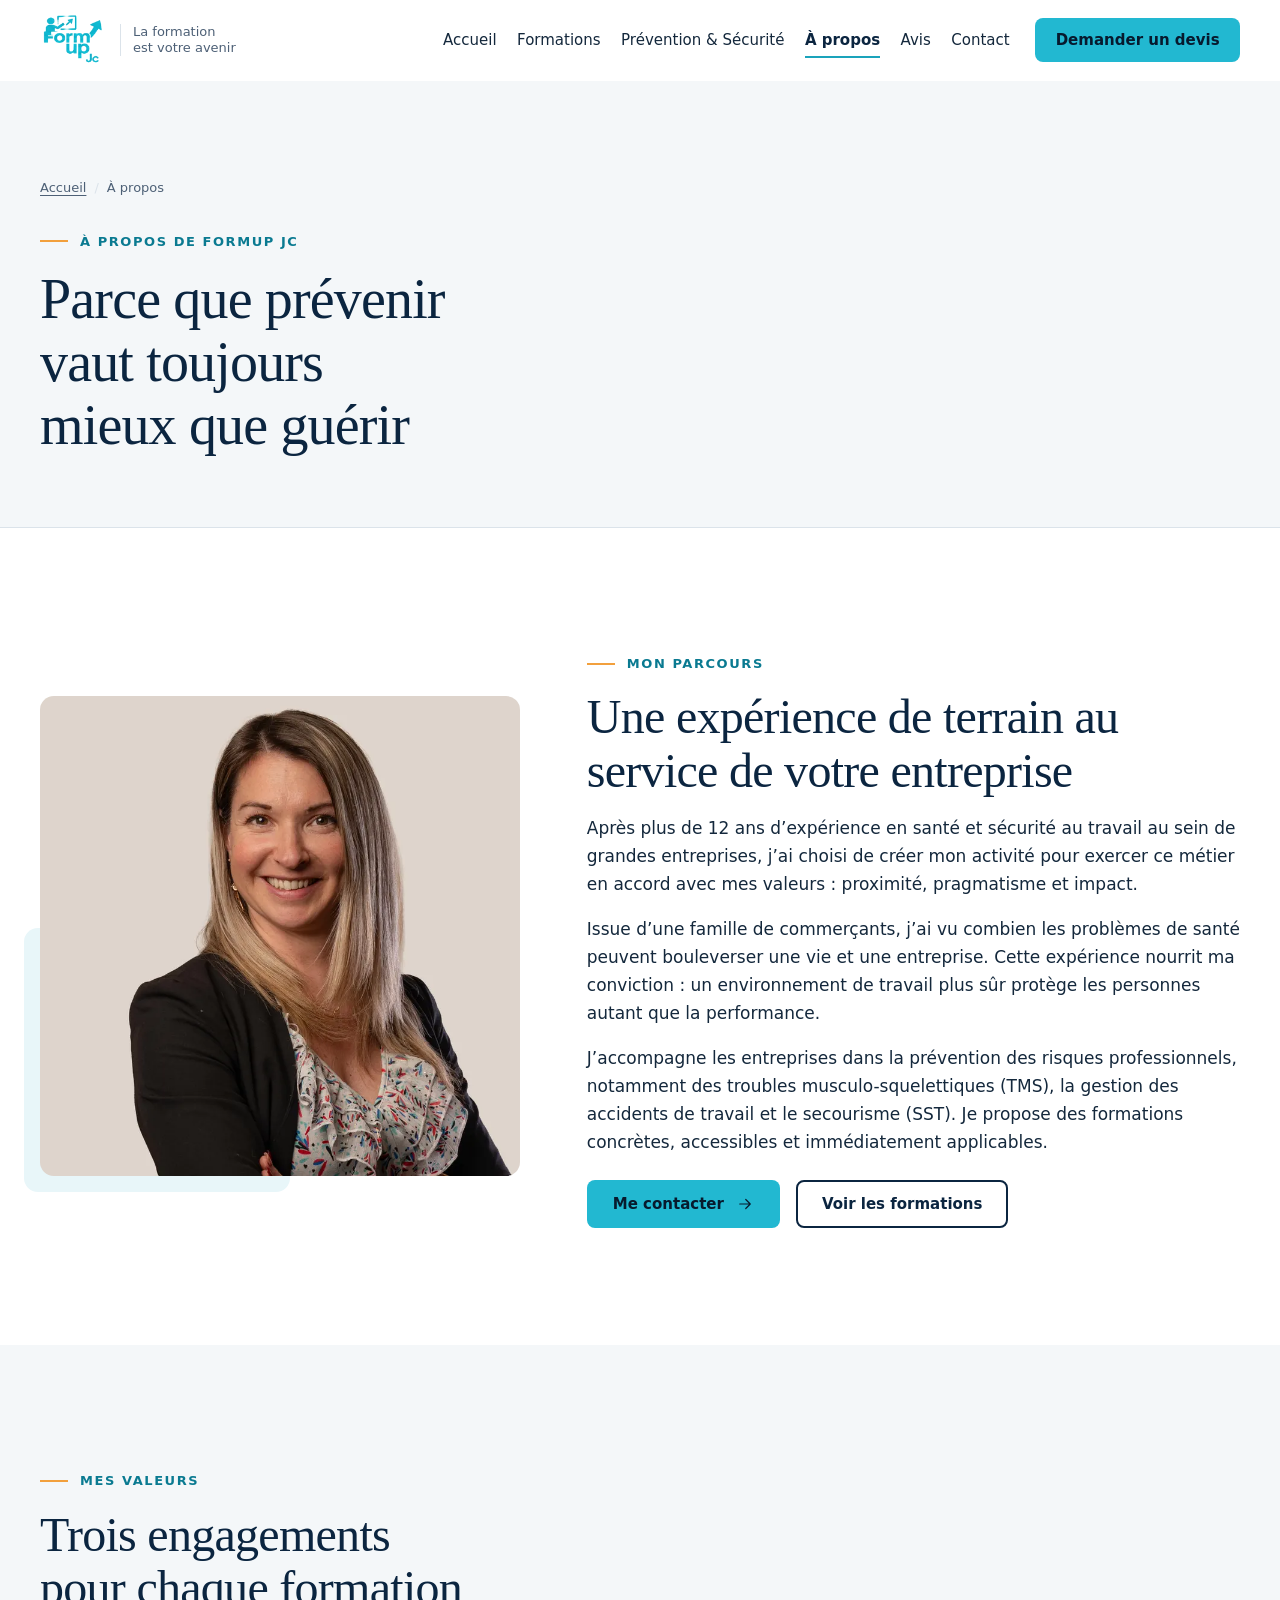
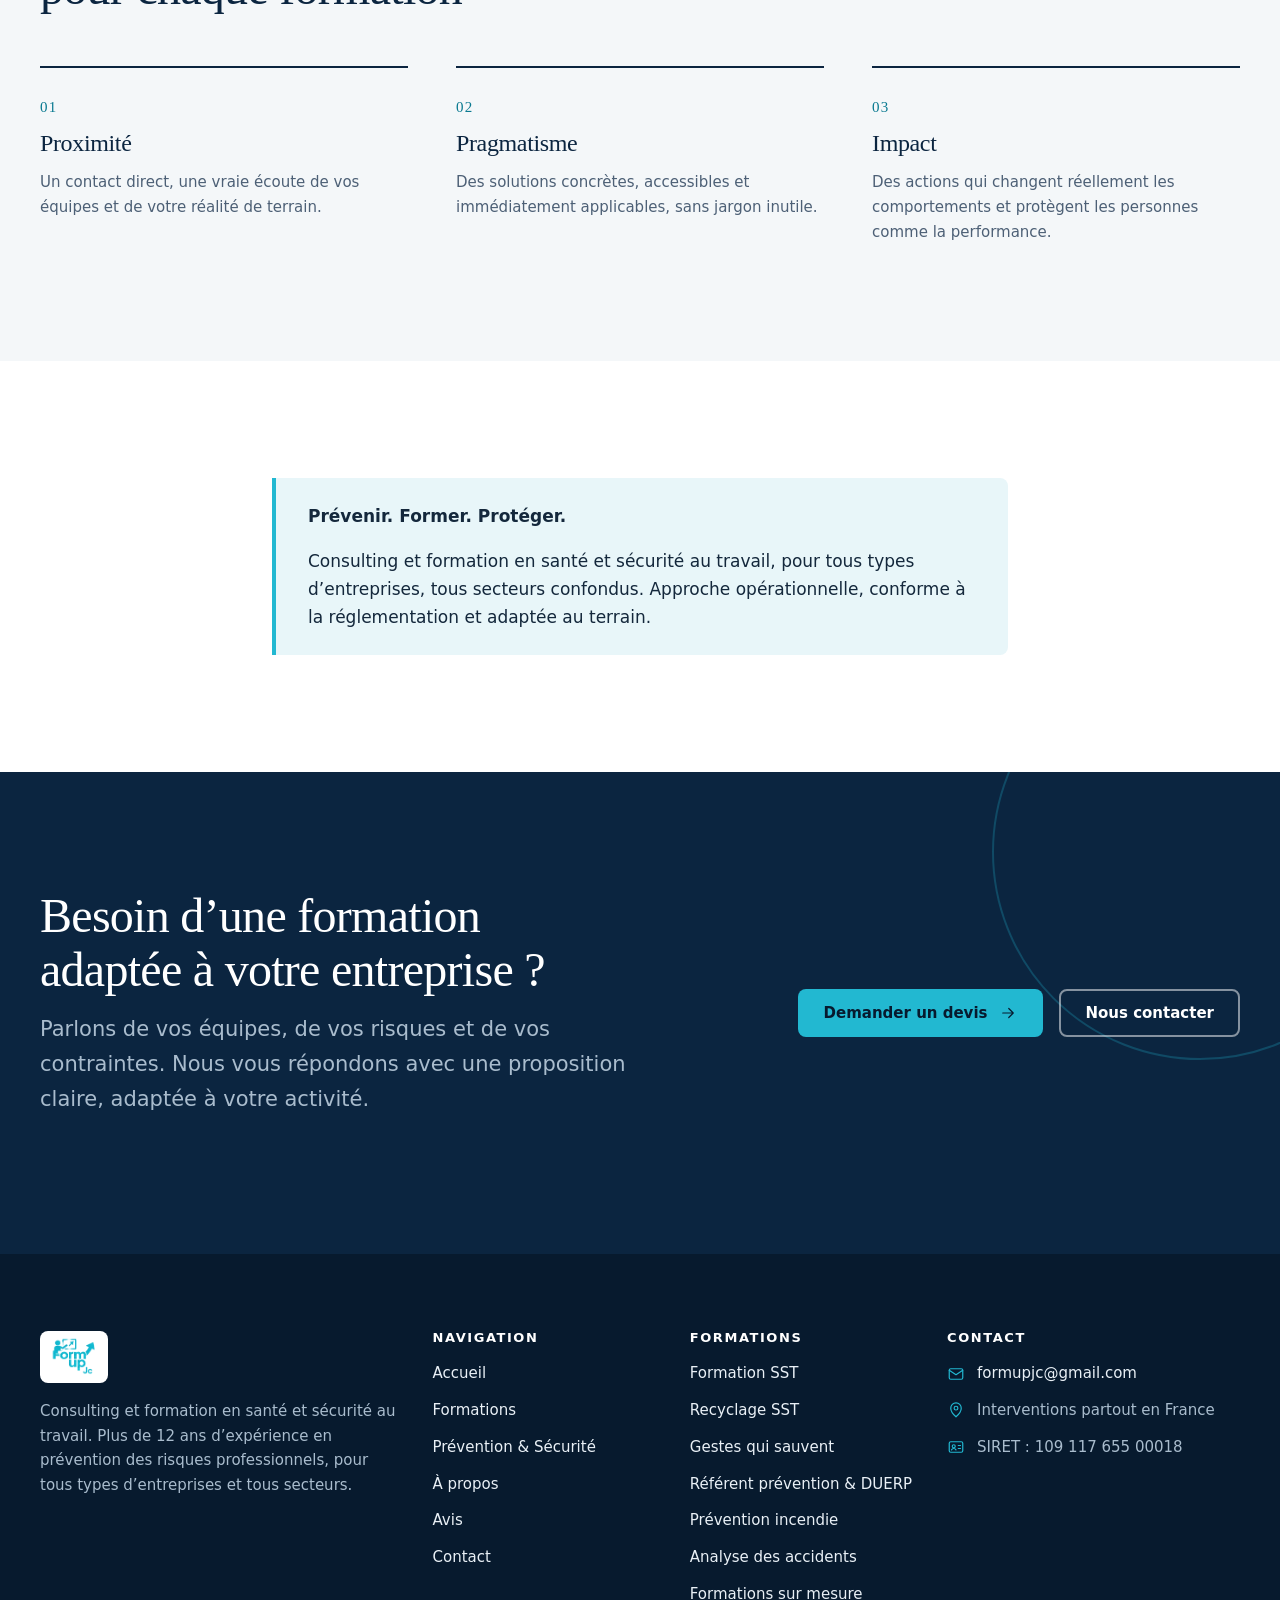
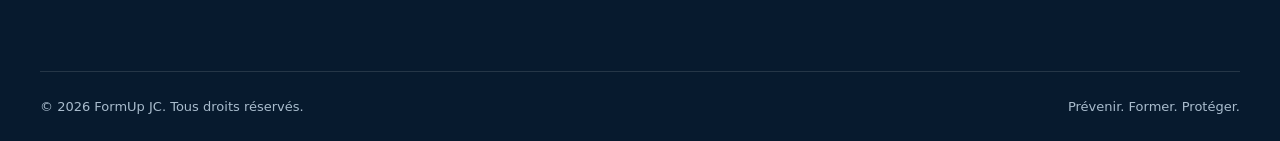
==== a-propos.html @ ff9cd70f "Redesign FormUp JC website (HTML/CSS/vanilla JS) Co-Authored-By: Claude Sonnet 5.5 <noreply@anthropi" ====
<!doctype html>
<html lang="fr">
<head>
<meta charset="utf-8">
<meta name="viewport" content="width=device-width, initial-scale=1">
<title>À propos — Julie, formatrice santé et sécurité au travail | FormUp JC</title>
<meta name="description" content="Plus de 12 ans d’expérience en santé et sécurité au travail : découvrez le parcours, les valeurs et l’approche pragmatique de FormUp JC, formatrice SST et consultante en prévention.">
<meta name="theme-color" content="#0b2540">
<link rel="canonical" href="https://www.formupjc.com/a-propos.html">
<meta property="og:type" content="website">
<meta property="og:locale" content="fr_FR">
<meta property="og:site_name" content="FormUp JC">
<meta property="og:title" content="À propos — Julie, formatrice santé et sécurité au travail | FormUp JC">
<meta property="og:description" content="Plus de 12 ans d’expérience en santé et sécurité au travail : découvrez le parcours, les valeurs et l’approche pragmatique de FormUp JC, formatrice SST et consultante en prévention.">
<meta property="og:url" content="https://www.formupjc.com/a-propos.html">
<meta property="og:image" content="https://www.formupjc.com/assets/images/og-formupjc.jpg">
<meta name="twitter:card" content="summary_large_image">
<link rel="icon" type="image/png" sizes="32x32" href="favicon-32.png">
<link rel="apple-touch-icon" href="favicon.png">
<link rel="preload" href="assets/fonts/inter.woff2" as="font" type="font/woff2" crossorigin>
<link rel="preload" href="assets/fonts/fraunces.woff2" as="font" type="font/woff2" crossorigin>
<script>document.documentElement.classList.add("js")</script>
<link rel="stylesheet" href="css/style.css">
</head>
<body>
<svg width="0" height="0" style="position:absolute" aria-hidden="true" focusable="false"><defs><symbol id="i-arrow" viewBox="0 0 24 24"><path d="M5 12h14M13 6l6 6-6 6"/></symbol><symbol id="i-check" viewBox="0 0 24 24"><path d="M5 12.5l4.5 4.5L19 7.5"/></symbol><symbol id="i-heart" viewBox="0 0 24 24"><path d="M20.8 5.6a5 5 0 0 0-7.1 0L12 7.3l-1.7-1.7a5 5 0 0 0-7.1 7.1L12 21l8.8-8.3a5 5 0 0 0 0-7.1z"/><path d="M7 12h2.5l1.5-3 2 6 1.5-3H17"/></symbol><symbol id="i-kit" viewBox="0 0 24 24"><rect x="3" y="7" width="18" height="13" rx="2"/><path d="M9 7V5a1 1 0 0 1 1-1h4a1 1 0 0 1 1 1v2M12 11v5M9.5 13.5h5"/></symbol><symbol id="i-flame" viewBox="0 0 24 24"><path d="M12 3c1 3.5 5 5.5 5 10a5 5 0 0 1-10 0c0-2 1-3 2-4 .5 1.5 1 2 2 2 0-3-1-5 1-8z"/></symbol><symbol id="i-doc" viewBox="0 0 24 24"><path d="M7 3h7l4 4v14H7z M14 3v4h4M9.5 12h5M9.5 16h5"/></symbol><symbol id="i-users" viewBox="0 0 24 24"><circle cx="9" cy="8" r="3"/><path d="M3 20c0-3.3 2.7-6 6-6s6 2.7 6 6"/><circle cx="17" cy="9" r="2.5"/><path d="M17 14.5c2.5 0 4.5 2 4.5 4.5"/></symbol><symbol id="i-sliders" viewBox="0 0 24 24"><path d="M4 7h9M17 7h3M4 17h3M11 17h9"/><circle cx="15" cy="7" r="2"/><circle cx="9" cy="17" r="2"/></symbol><symbol id="i-shield" viewBox="0 0 24 24"><path d="M12 3l8 3v6c0 5-3.5 8-8 9-4.5-1-8-4-8-9V6z"/><path d="M8.5 12l2.5 2.5 4.5-5"/></symbol><symbol id="i-target" viewBox="0 0 24 24"><circle cx="12" cy="12" r="9"/><circle cx="12" cy="12" r="5"/><circle cx="12" cy="12" r="1"/></symbol><symbol id="i-calendar" viewBox="0 0 24 24"><rect x="3" y="5" width="18" height="16" rx="2"/><path d="M3 10h18M8 3v4M16 3v4"/></symbol><symbol id="i-award" viewBox="0 0 24 24"><circle cx="12" cy="9" r="6"/><path d="M8.5 14.5L7 21l5-3 5 3-1.5-6.5"/></symbol><symbol id="i-mail" viewBox="0 0 24 24"><rect x="3" y="5" width="18" height="14" rx="2"/><path d="M3 7l9 6 9-6"/></symbol><symbol id="i-pin" viewBox="0 0 24 24"><path d="M12 21s7-6.2 7-11.5A7 7 0 0 0 5 9.5C5 14.8 12 21 12 21z"/><circle cx="12" cy="9.5" r="2.5"/></symbol><symbol id="i-clock" viewBox="0 0 24 24"><circle cx="12" cy="12" r="9"/><path d="M12 7v5l3 2"/></symbol><symbol id="i-up" viewBox="0 0 24 24"><path d="M12 19V5M5 12l7-7 7 7"/></symbol><symbol id="i-id" viewBox="0 0 24 24"><rect x="3" y="5" width="18" height="14" rx="2"/><circle cx="9" cy="11" r="2"/><path d="M6 16c.5-1.5 1.7-2 3-2s2.5.5 3 2M15 10h3M15 14h3"/></symbol></defs></svg>
<a class="skip-link" href="#main">Aller au contenu</a>
<header class="site-header">
  <div class="container site-header__inner">
    <a class="brand" href="index.html" aria-label="FormUp JC — accueil">
      <img src="assets/images/logo.webp" alt="FormUp JC" width="225" height="180">
      <span class="brand__tag">La formation<br>est votre avenir</span>
    </a>
    <button class="menu-toggle" type="button" aria-expanded="false" aria-controls="site-nav" aria-label="Ouvrir le menu"><span></span><span></span><span></span></button>
    <nav class="nav" id="site-nav" aria-label="Navigation principale">
      <ul class="nav__list"><li><a class="nav__link" href="index.html">Accueil</a></li><li><a class="nav__link" href="formations.html">Formations</a></li><li><a class="nav__link" href="prevention-securite.html">Prévention &amp; Sécurité</a></li><li><a class="nav__link" href="a-propos.html" aria-current="page">À propos</a></li><li><a class="nav__link" href="avis.html">Avis</a></li><li><a class="nav__link" href="contact.html">Contact</a></li></ul>
      <a class="btn btn--primary btn--sm nav__cta" href="contact.html#devis">Demander un devis</a>
    </nav>
  </div>
</header>
<main id="main">

<section class="page-hero"><div class="container">
  <nav aria-label="Fil d’Ariane"><ol class="breadcrumb"><li><a href="index.html">Accueil</a></li><li aria-current="page">À propos</li></ol></nav>
  <p class="eyebrow">À propos de FormUp JC</p>
  <h1>Parce que prévenir vaut toujours mieux que guérir</h1>
</div></section>

<section class="section"><div class="container about">
  <div class="about__media reveal"><img src="assets/images/formatrice-julie.webp" width="800" height="800" decoding="async" alt="Portrait souriant de Julie, fondatrice et formatrice de FormUp JC"></div>
  <div class="reveal" style="--delay:.1s">
    <p class="eyebrow">Mon parcours</p>
    <h2>Une expérience de terrain au service de votre entreprise</h2>
    <p style="margin-top:var(--sp-4)">Après plus de 12 ans d’expérience en santé et sécurité au travail au sein de grandes entreprises, j’ai choisi de créer mon activité pour exercer ce métier en accord avec mes valeurs : proximité, pragmatisme et impact.</p>
    <p>Issue d’une famille de commerçants, j’ai vu combien les problèmes de santé peuvent bouleverser une vie et une entreprise. Cette expérience nourrit ma conviction : un environnement de travail plus sûr protège les personnes autant que la performance.</p>
    <p>J’accompagne les entreprises dans la prévention des risques professionnels, notamment des troubles musculo-squelettiques (TMS), la gestion des accidents de travail et le secourisme (SST). Je propose des formations concrètes, accessibles et immédiatement applicables.</p>
    <div class="btn-row" style="margin-top:var(--sp-5)"><a class="btn btn--primary" href="contact.html">Me contacter <svg class="icon icon--sm icon--arrow" aria-hidden="true" focusable="false"><use href="#i-arrow"/></svg></a><a class="btn btn--outline" href="formations.html">Voir les formations</a></div>
  </div>
</div></section>

<section class="section section--surface" aria-labelledby="val-title"><div class="container">
  <div class="section-head reveal"><p class="eyebrow">Mes valeurs</p><h2 id="val-title">Trois engagements pour chaque formation</h2></div>
  <ul class="pillars"><li class="pillar reveal" style="--delay:0.00s"><span class="pillar__num">01</span><h3>Proximité</h3><p>Un contact direct, une vraie écoute de vos équipes et de votre réalité de terrain.</p></li><li class="pillar reveal" style="--delay:0.08s"><span class="pillar__num">02</span><h3>Pragmatisme</h3><p>Des solutions concrètes, accessibles et immédiatement applicables, sans jargon inutile.</p></li><li class="pillar reveal" style="--delay:0.16s"><span class="pillar__num">03</span><h3>Impact</h3><p>Des actions qui changent réellement les comportements et protègent les personnes comme la performance.</p></li></ul>
</div></section>

<section class="section"><div class="container container--narrow">
  <div class="note reveal"><p><strong>Prévenir. Former. Protéger.</strong></p><p>Consulting et formation en santé et sécurité au travail, pour tous types d’entreprises, tous secteurs confondus. Approche opérationnelle, conforme à la réglementation et adaptée au terrain.</p></div>
</div></section>

<section class="cta-band section" aria-labelledby="cta-title">
  <div class="container cta-band__inner">
    <div class="reveal"><h2 id="cta-title">Besoin d’une formation adaptée à votre entreprise ?</h2><p>Parlons de vos équipes, de vos risques et de vos contraintes. Nous vous répondons avec une proposition claire, adaptée à votre activité.</p></div>
    <div class="btn-row reveal" style="--delay:.1s">
      <a class="btn btn--primary" href="contact.html#devis">Demander un devis <svg class="icon icon--sm icon--arrow" aria-hidden="true" focusable="false"><use href="#i-arrow"/></svg></a>
      <a class="btn btn--outline" href="contact.html">Nous contacter</a>
    </div>
  </div>
</section>

</main>
<footer class="site-footer">
  <div class="container">
    <div class="footer-grid">
      <div class="footer-brand">
        <img src="assets/images/logo.webp" alt="FormUp JC" width="225" height="180" loading="lazy">
        <p>Consulting et formation en santé et sécurité au travail. Plus de 12 ans d’expérience en prévention des risques professionnels, pour tous types d’entreprises et tous secteurs.</p>
      </div>
      <div>
        <h2>Navigation</h2>
        <ul class="footer-list"><li><a href="index.html">Accueil</a></li><li><a href="formations.html">Formations</a></li><li><a href="prevention-securite.html">Prévention &amp; Sécurité</a></li><li><a href="a-propos.html">À propos</a></li><li><a href="avis.html">Avis</a></li><li><a href="contact.html">Contact</a></li></ul>
      </div>
      <div>
        <h2>Formations</h2>
        <ul class="footer-list">
          <li><a href="formations.html#sst">Formation SST</a></li>
          <li><a href="formations.html#recyclage-sst">Recyclage SST</a></li>
          <li><a href="formations.html#gestes-qui-sauvent">Gestes qui sauvent</a></li>
          <li><a href="formations.html#referent-prevention">Référent prévention &amp; DUERP</a></li>
          <li><a href="formations.html#incendie">Prévention incendie</a></li>
          <li><a href="formations.html#accidents-travail">Analyse des accidents</a></li>
          <li><a href="formations.html#sur-mesure">Formations sur mesure</a></li>
        </ul>
      </div>
      <div>
        <h2>Contact</h2>
        <ul class="footer-list footer-contact">
          <li><svg class="icon icon--sm" aria-hidden="true" focusable="false"><use href="#i-mail"/></svg><a href="mailto:formupjc@gmail.com">formupjc@gmail.com</a></li>
          <li><svg class="icon icon--sm" aria-hidden="true" focusable="false"><use href="#i-pin"/></svg><span>Interventions partout en France</span></li>
          <li><svg class="icon icon--sm" aria-hidden="true" focusable="false"><use href="#i-id"/></svg><span>SIRET : 109 117 655 00018</span></li>
        </ul>
      </div>
    </div>
    <div class="footer-bottom">
      <span>© 2026 FormUp JC. Tous droits réservés.</span>
      <span>Prévenir. Former. Protéger.</span>
    </div>
  </div>
</footer>
<button class="to-top" type="button" aria-label="Retour en haut de page"><svg class="icon" aria-hidden="true" focusable="false"><use href="#i-up"/></svg></button>
<script src="js/main.js" defer></script>
</body>
</html>
---- css/style.css ----
/* ==========================================================================
   FormUp JC — design system
   1. Tokens  2. Base  3. Layout  4. Components  5. Sections  6. Pages
   7. Motion  8. Responsive helpers
   ========================================================================== */

/* 1. Tokens ---------------------------------------------------------------- */
@font-face {
  font-family: "Inter";
  src: url("../assets/fonts/inter.woff2") format("woff2");
  font-weight: 400 700;
  font-display: swap;
}
@font-face {
  font-family: "Fraunces";
  src: url("../assets/fonts/fraunces.woff2") format("woff2");
  font-weight: 500 600;
  font-display: swap;
}

:root {
  /* Colour — brand cyan from the current logo, deep navy for authority */
  --color-primary: #0b2540;
  --color-primary-900: #071a2e;
  --color-secondary: #0a7a91;      /* text-safe teal (5:1 on white) */
  --color-accent: #22b8d1;         /* brand cyan */
  --color-accent-strong: #1aa3bb;
  --color-warm: #f2a03d;           /* safety-orange spot accent, used sparingly */
  --color-text: #14283c;
  --color-muted: #4d6076;
  --color-background: #ffffff;
  --color-surface: #f4f7f9;
  --color-tint: #e8f6f9;
  --color-border: #dbe3ea;
  --color-on-dark: #e9f0f6;
  --color-on-dark-muted: #a9bccd;

  /* Typography */
  --font-sans: "Inter", system-ui, -apple-system, "Segoe UI", Roboto, sans-serif;
  --font-serif: "Fraunces", Georgia, "Times New Roman", serif;
  --fs-xs: 0.8125rem;
  --fs-sm: 0.9375rem;
  --fs-base: clamp(1rem, 0.96rem + 0.2vw, 1.0625rem);
  --fs-lg: clamp(1.125rem, 1.05rem + 0.4vw, 1.3125rem);
  --fs-h3: clamp(1.25rem, 1.15rem + 0.5vw, 1.5rem);
  --fs-h2: clamp(1.875rem, 1.4rem + 2.2vw, 3rem);
  --fs-h1: clamp(2.25rem, 1.5rem + 3vw, 3.5rem);

  /* Spacing scale */
  --sp-1: 0.25rem;
  --sp-2: 0.5rem;
  --sp-3: 0.75rem;
  --sp-4: 1rem;
  --sp-5: 1.5rem;
  --sp-6: 2rem;
  --sp-7: 3rem;
  --sp-8: 4.5rem;
  --section-y: clamp(4rem, 2.5rem + 6vw, 8rem);
  --gutter: clamp(1.25rem, 0.5rem + 3vw, 2.5rem);

  /* Containers */
  --container: 76rem;
  --container-narrow: 46rem;

  /* Shape & depth — deliberately restrained */
  --radius-sm: 4px;
  --radius: 8px;
  --radius-lg: 14px;
  --shadow-sm: 0 1px 2px rgb(11 37 64 / 0.06);
  --shadow-md: 0 10px 30px -12px rgb(11 37 64 / 0.22);

  --header-h: 5rem;
  --ease: cubic-bezier(0.22, 0.61, 0.36, 1);
}

/* 2. Base ------------------------------------------------------------------ */
*,
*::before,
*::after { box-sizing: border-box; }

html {
  scroll-behavior: smooth;
  scroll-padding-top: calc(var(--header-h) + 1rem);
  -webkit-text-size-adjust: 100%;
}

body {
  margin: 0;
  font-family: var(--font-sans);
  font-size: var(--fs-base);
  line-height: 1.65;
  color: var(--color-text);
  background: var(--color-background);
  -webkit-font-smoothing: antialiased;
  text-rendering: optimizeLegibility;
}

img, svg { display: block; max-width: 100%; }
img { height: auto; }

h1, h2, h3, h4 {
  margin: 0;
  font-family: var(--font-serif);
  font-weight: 500;
  line-height: 1.12;
  letter-spacing: -0.015em;
  color: var(--color-primary);
  text-wrap: balance;
}
h1 { font-size: var(--fs-h1); }
h2 { font-size: var(--fs-h2); }
h3 { font-size: var(--fs-h3); line-height: 1.25; }
p { margin: 0 0 1em; text-wrap: pretty; }
ul, ol { margin: 0; padding: 0; list-style: none; }
a { color: var(--color-secondary); text-underline-offset: 3px; }
a:hover { color: var(--color-primary); }
strong { font-weight: 600; }

:focus-visible {
  outline: 3px solid var(--color-accent-strong);
  outline-offset: 3px;
  border-radius: 2px;
}

.skip-link {
  position: absolute;
  left: var(--sp-4);
  top: -4rem;
  z-index: 200;
  padding: var(--sp-3) var(--sp-4);
  background: var(--color-primary);
  color: #fff;
  border-radius: var(--radius);
  transition: top 0.2s var(--ease);
}
.skip-link:focus { top: var(--sp-4); color: #fff; }

.visually-hidden {
  position: absolute !important;
  width: 1px; height: 1px;
  margin: -1px; padding: 0;
  overflow: hidden;
  clip: rect(0 0 0 0);
  white-space: nowrap;
  border: 0;
}

/* 3. Layout ---------------------------------------------------------------- */
.container {
  width: min(100% - 2 * var(--gutter), var(--container));
  margin-inline: auto;
}
.container--narrow { width: min(100% - 2 * var(--gutter), var(--container-narrow)); margin-inline: auto; }

.section { padding-block: var(--section-y); }
.section--surface { background: var(--color-surface); }
.section--dark { background: var(--color-primary); color: var(--color-on-dark); }
.section--dark h2, .section--dark h3 { color: #fff; }
.section--dark a:not(.btn) { color: var(--color-accent); }

.section-head { max-width: 42rem; margin-bottom: clamp(2rem, 4vw, 3.5rem); }
.section-head p:not(.eyebrow) { color: var(--color-muted); font-size: var(--fs-lg); margin-top: var(--sp-4); }
.section--dark .section-head p:not(.eyebrow) { color: var(--color-on-dark-muted); }
.section-head--split {
  display: flex; flex-wrap: wrap; align-items: end; justify-content: space-between;
  gap: var(--sp-5); max-width: none;
}
.section-head--split > div { max-width: 42rem; }

.eyebrow {
  display: inline-flex; align-items: center; gap: var(--sp-3);
  margin-bottom: var(--sp-4);
  font-family: var(--font-sans);
  font-size: var(--fs-xs);
  font-weight: 600;
  letter-spacing: 0.12em;
  text-transform: uppercase;
  color: var(--color-secondary);
}
.eyebrow::before {
  content: ""; width: 1.75rem; height: 2px; background: var(--color-warm);
}
.section--dark .eyebrow { color: var(--color-accent); }

.lead { font-size: var(--fs-lg); color: var(--color-muted); }

/* 4. Components ------------------------------------------------------------ */
.icon { width: 1.5rem; height: 1.5rem; flex: none; fill: none; stroke: currentColor; stroke-width: 1.6; stroke-linecap: round; stroke-linejoin: round; }
.icon--sm { width: 1.125rem; height: 1.125rem; }

/* Buttons */
.btn {
  display: inline-flex; align-items: center; justify-content: center; gap: var(--sp-3);
  min-height: 3rem; padding: 0.8rem 1.5rem;
  font: 600 var(--fs-sm)/1.2 var(--font-sans);
  text-decoration: none;
  border: 2px solid transparent;
  border-radius: var(--radius);
  cursor: pointer;
  transition: background-color 0.2s var(--ease), color 0.2s var(--ease), border-color 0.2s var(--ease), transform 0.2s var(--ease);
}
.btn .icon { transition: transform 0.2s var(--ease); }
.btn:hover .icon--arrow { transform: translateX(3px); }
.btn--primary { background: var(--color-accent); color: var(--color-primary-900); }
.btn--primary:hover { background: var(--color-primary); color: #fff; }
.section--dark .btn--primary:hover { background: #fff; color: var(--color-primary); }
.btn--outline { border-color: var(--color-primary); color: var(--color-primary); background: transparent; }
.btn--outline:hover { background: var(--color-primary); color: #fff; }
.section--dark .btn--outline { border-color: rgb(255 255 255 / 0.5); color: #fff; }
.section--dark .btn--outline:hover { background: #fff; color: var(--color-primary); border-color: #fff; }
.btn--sm { min-height: 2.75rem; padding: 0.6rem 1.15rem; }
.btn-row { display: flex; flex-wrap: wrap; gap: var(--sp-4); }

.link-arrow {
  display: inline-flex; align-items: center; gap: var(--sp-2);
  font-weight: 600; font-size: var(--fs-sm); text-decoration: none;
  color: var(--color-secondary);
  padding-block: var(--sp-2);
}
.link-arrow .icon { transition: transform 0.2s var(--ease); }
.link-arrow:hover .icon { transform: translateX(4px); }
.section--dark .link-arrow { color: var(--color-accent); }

/* Header */
.site-header {
  position: sticky; top: 0; z-index: 100;
  background: rgb(255 255 255 / 0.94);
  backdrop-filter: saturate(1.4) blur(10px);
  border-bottom: 1px solid transparent;
  transition: border-color 0.25s var(--ease), box-shadow 0.25s var(--ease);
}
.site-header.is-scrolled { border-color: var(--color-border); box-shadow: 0 6px 20px -14px rgb(11 37 64 / 0.35); }
.site-header__inner { display: flex; align-items: center; justify-content: space-between; gap: var(--sp-5); min-height: var(--header-h); }
.brand { display: inline-flex; align-items: center; gap: var(--sp-3); text-decoration: none; color: var(--color-primary); }
.brand img { width: auto; height: 3.4rem; }
.brand__tag { display: none; font-size: var(--fs-xs); line-height: 1.25; color: var(--color-muted); border-left: 1px solid var(--color-border); padding-left: var(--sp-3); }

.nav { display: flex; align-items: center; gap: clamp(1rem, 2vw, 2rem); }
.nav__list { display: flex; align-items: center; gap: clamp(0.75rem, 1.6vw, 1.75rem); }
.nav__link {
  position: relative; display: inline-block; padding-block: var(--sp-3);
  font-size: var(--fs-sm); font-weight: 500; color: var(--color-text); text-decoration: none;
}
.nav__link::after {
  content: ""; position: absolute; left: 0; right: 0; bottom: 0.4rem; height: 2px;
  background: var(--color-accent-strong); transform: scaleX(0); transform-origin: left;
  transition: transform 0.25s var(--ease);
}
.nav__link:hover::after, .nav__link[aria-current="page"]::after { transform: scaleX(1); }
.nav__link[aria-current="page"] { color: var(--color-primary); font-weight: 600; }
.nav__cta { display: none; }

.menu-toggle {
  display: none; position: relative; width: 3rem; height: 3rem;
  background: none; border: 0; border-radius: var(--radius); cursor: pointer; color: var(--color-primary);
}
.menu-toggle span {
  position: absolute; left: 0.8rem; right: 0.8rem; height: 2px; background: currentColor; border-radius: 2px;
  transition: transform 0.3s var(--ease), opacity 0.2s var(--ease), top 0.3s var(--ease);
}
.menu-toggle span:nth-child(1) { top: 1.05rem; }
.menu-toggle span:nth-child(2) { top: 1.45rem; }
.menu-toggle span:nth-child(3) { top: 1.85rem; }
.menu-toggle[aria-expanded="true"] span:nth-child(1) { top: 1.45rem; transform: rotate(45deg); }
.menu-toggle[aria-expanded="true"] span:nth-child(2) { opacity: 0; }
.menu-toggle[aria-expanded="true"] span:nth-child(3) { top: 1.45rem; transform: rotate(-45deg); }

@media (min-width: 64em) {
  .nav__cta { display: inline-flex; }
  .brand__tag { display: block; }
}
@media (max-width: 63.999em) {
  .menu-toggle { display: block; }
  .nav {
    position: fixed; inset: var(--header-h) 0 0 0;
    padding: var(--sp-5) var(--gutter) var(--sp-7);
    background: #fff; overflow-y: auto;
    visibility: hidden; opacity: 0; transform: translateY(-0.75rem);
    transition: opacity 0.25s var(--ease), transform 0.25s var(--ease), visibility 0s 0.25s;
  }
  .nav.is-open { visibility: visible; opacity: 1; transform: none; transition-delay: 0s; }
  .nav__list { flex-direction: column; align-items: stretch; gap: 0; }
  .nav__link { display: block; padding: 1.1rem 0; font-family: var(--font-serif); font-size: 1.5rem; font-weight: 500; border-bottom: 1px solid var(--color-border); }
  .nav__link::after { display: none; }
  .nav__cta { display: flex; margin-top: var(--sp-6); width: 100%; }
  body.menu-open { overflow: hidden; }
}

/* Page hero (inner pages) */
.page-hero { padding-block: clamp(3rem, 2rem + 5vw, 6rem) clamp(2.5rem, 2rem + 3vw, 4.5rem); background: var(--color-surface); border-bottom: 1px solid var(--color-border); }
.page-hero h1 { font-size: clamp(2.125rem, 1.4rem + 3.4vw, 3.5rem); max-width: 18ch; }
.page-hero p:not(.eyebrow) { max-width: 40rem; margin-top: var(--sp-4); font-size: var(--fs-lg); color: var(--color-muted); }
.breadcrumb { display: flex; flex-wrap: wrap; gap: var(--sp-2); margin-bottom: var(--sp-5); font-size: var(--fs-xs); color: var(--color-muted); }
.breadcrumb li + li::before { content: "/"; margin-right: var(--sp-2); color: var(--color-border); }
.breadcrumb a { color: var(--color-muted); }

/* Footer */
.site-footer { background: var(--color-primary-900); color: var(--color-on-dark-muted); padding-top: clamp(3rem, 6vw, 5rem); font-size: var(--fs-sm); }
.site-footer a { color: var(--color-on-dark); text-decoration: none; }
.site-footer a:hover { color: var(--color-accent); text-decoration: underline; }
.site-footer h2 { font-family: var(--font-sans); font-size: var(--fs-xs); font-weight: 600; letter-spacing: 0.12em; text-transform: uppercase; color: #fff; margin-bottom: var(--sp-4); }
.footer-grid { display: grid; gap: var(--sp-7) var(--sp-6); grid-template-columns: repeat(2, 1fr); }
.footer-grid > :first-child { grid-column: 1 / -1; }
.footer-brand img { height: 3.25rem; width: auto; margin-bottom: var(--sp-4); background: #fff; padding: 0.4rem 0.6rem; border-radius: var(--radius); }
.footer-brand p { max-width: 26rem; }
.footer-list { display: grid; gap: var(--sp-3); }
.footer-contact li { display: flex; gap: var(--sp-3); align-items: flex-start; }
.footer-contact .icon { margin-top: 0.2rem; color: var(--color-accent); }
.footer-bottom { display: flex; flex-wrap: wrap; justify-content: space-between; gap: var(--sp-3) var(--sp-5); margin-top: clamp(2.5rem, 5vw, 4rem); padding-block: var(--sp-5); border-top: 1px solid rgb(255 255 255 / 0.12); font-size: var(--fs-xs); }
@media (min-width: 60em) {
  .footer-grid { grid-template-columns: 1.6fr 1fr 1fr 1.3fr; }
  .footer-grid > :first-child { grid-column: auto; }
}

/* Back to top */
.to-top {
  position: fixed; right: var(--sp-5); bottom: var(--sp-5); z-index: 90;
  display: grid; place-items: center; width: 3rem; height: 3rem;
  background: var(--color-primary); color: #fff; border: 0; border-radius: 50%;
  box-shadow: var(--shadow-md); cursor: pointer;
  opacity: 0; visibility: hidden; transform: translateY(0.5rem);
  transition: opacity 0.25s var(--ease), transform 0.25s var(--ease), visibility 0s 0.25s, background-color 0.2s;
}
.to-top.is-visible { opacity: 1; visibility: visible; transform: none; transition-delay: 0s; }
.to-top:hover { background: var(--color-accent-strong); }

/* 5. Sections (home) ------------------------------------------------------- */

/* Hero */
.hero { padding-block: clamp(2.5rem, 2rem + 4vw, 6rem) clamp(3rem, 2rem + 5vw, 6.5rem); overflow: clip; }
.hero__grid { display: grid; gap: clamp(2rem, 5vw, 4rem); align-items: center; }
.hero__title { margin-bottom: var(--sp-5); }
.hero__title em { font-style: normal; color: var(--color-secondary); }
.hero__text { max-width: 34rem; font-size: var(--fs-lg); color: var(--color-muted); margin-bottom: var(--sp-6); }
.hero__note { display: flex; flex-wrap: wrap; gap: var(--sp-2) var(--sp-5); margin-top: var(--sp-6); font-size: var(--fs-sm); color: var(--color-muted); }
.hero__note li { display: inline-flex; align-items: center; gap: var(--sp-2); }
.hero__note .icon { color: var(--color-secondary); }
.hero__media { position: relative; }
.hero__media img { width: 100%; aspect-ratio: 5 / 6; object-fit: cover; object-position: 50% 62%; border-radius: var(--radius-lg); }
.hero__media::before {
  content: ""; position: absolute; z-index: -1; inset: 1.25rem -1.25rem -1.25rem 1.25rem;
  border: 2px solid var(--color-accent); border-radius: var(--radius-lg); opacity: 0.55;
}
.hero__badge {
  position: absolute; left: -0.75rem; bottom: 1.75rem; max-width: 15rem;
  padding: var(--sp-4) var(--sp-5); background: #fff; border-radius: var(--radius);
  box-shadow: var(--shadow-md); border-left: 4px solid var(--color-warm);
  font-size: var(--fs-sm); line-height: 1.4; color: var(--color-muted);
}
.hero__badge strong { display: block; font-family: var(--font-serif); font-size: 1.25rem; font-weight: 500; color: var(--color-primary); }
@media (min-width: 56em) {
  .hero__grid { grid-template-columns: 1.25fr 0.75fr; }
  .hero__media img { aspect-ratio: 4 / 5; }
}
@media (max-width: 55.999em) {
  .hero__media { order: -1; margin-inline: 0; }
  .hero__media img { aspect-ratio: 16 / 11; object-position: 50% 58%; }
  .hero__media::before { display: none; }
  .hero__badge { left: var(--sp-4); bottom: var(--sp-4); max-width: 13rem; padding: var(--sp-3) var(--sp-4); }
}

/* Trust strip */
.trust { border-block: 1px solid var(--color-border); background: var(--color-background); }
.trust__list { display: grid; grid-template-columns: repeat(2, 1fr); }
.trust__item { display: flex; gap: var(--sp-4); align-items: center; padding: var(--sp-5) var(--sp-4); border-bottom: 1px solid var(--color-border); }
.trust__item:nth-child(odd) { border-right: 1px solid var(--color-border); }
.trust__item:nth-last-child(-n+2) { border-bottom: 0; }
.trust__item .icon { width: 1.75rem; height: 1.75rem; color: var(--color-secondary); }
.trust__item strong { display: block; font-family: var(--font-serif); font-weight: 500; font-size: 1.125rem; line-height: 1.2; color: var(--color-primary); }
.trust__item span { font-size: var(--fs-xs); color: var(--color-muted); line-height: 1.35; display: block; }
@media (min-width: 56em) {
  .trust__list { grid-template-columns: repeat(4, 1fr); }
  .trust__item { border-bottom: 0 !important; padding-inline: var(--sp-5); }
  .trust__item:not(:last-child) { border-right: 1px solid var(--color-border); }
  .trust__item:first-child { padding-left: 0; }
}
@media (max-width: 30em) {
  .trust__item { flex-direction: column; align-items: flex-start; gap: var(--sp-2); }
}

/* Services — editorial rows */
.services { display: grid; gap: 0 clamp(2rem, 5vw, 5rem); }
.service {
  position: relative; display: grid; grid-template-columns: auto 1fr auto; gap: var(--sp-4) var(--sp-5);
  align-items: start; padding-block: var(--sp-6); border-top: 1px solid var(--color-border);
  transition: background-color 0.25s var(--ease);
}
.service__icon {
  display: grid; place-items: center; width: 3.25rem; height: 3.25rem;
  color: var(--color-secondary); background: var(--color-tint); border-radius: 50%;
  transition: background-color 0.25s var(--ease), color 0.25s var(--ease);
}
.service:hover .service__icon { background: var(--color-primary); color: #fff; }
.service h3 { margin-bottom: var(--sp-2); }
.service h3 a { color: inherit; text-decoration: none; }
.service h3 a::after { content: ""; position: absolute; inset: 0; }
.service p { margin: 0; font-size: var(--fs-sm); color: var(--color-muted); }
.service__meta { display: flex; flex-wrap: wrap; gap: var(--sp-2) var(--sp-4); margin-top: var(--sp-3); font-size: var(--fs-xs); font-weight: 600; color: var(--color-secondary); }
.service__go { align-self: center; color: var(--color-secondary); transition: transform 0.2s var(--ease); }
.service:hover .service__go { transform: translateX(4px); }
@media (min-width: 56em) {
  .services { grid-template-columns: 1fr 1fr; }
}
@media (max-width: 30em) {
  .service { grid-template-columns: auto 1fr; }
  .service__go { display: none; }
}

/* Featured training */
.feature { display: grid; gap: clamp(2rem, 5vw, 4.5rem); align-items: center; }
.feature__media { position: relative; overflow: hidden; border-radius: var(--radius-lg); }
.feature__media img { width: 100%; aspect-ratio: 4 / 3; object-fit: cover; transition: transform 0.6s var(--ease); }
.feature__media:hover img { transform: scale(1.03); }
.feature__tag { position: absolute; top: var(--sp-4); left: var(--sp-4); padding: 0.35rem 0.8rem; background: var(--color-warm); color: var(--color-primary-900); font-size: var(--fs-xs); font-weight: 700; letter-spacing: 0.06em; text-transform: uppercase; border-radius: var(--radius-sm); }
.feature__body h2 { margin-bottom: var(--sp-4); }
.feature__body p:not(.eyebrow) { color: var(--color-on-dark-muted); }
.feature__facts { display: grid; grid-template-columns: repeat(2, 1fr); margin: var(--sp-6) 0; border-top: 1px solid rgb(255 255 255 / 0.15); }
.feature__facts div { padding: var(--sp-4) var(--sp-4) var(--sp-4) 0; border-bottom: 1px solid rgb(255 255 255 / 0.15); }
.feature__facts dt { font-size: var(--fs-xs); letter-spacing: 0.1em; text-transform: uppercase; color: var(--color-on-dark-muted); }
.feature__facts dd { margin: var(--sp-1) 0 0; font-family: var(--font-serif); font-size: 1.375rem; color: #fff; }
.feature__facts dd small { display: block; font-family: var(--font-sans); font-size: var(--fs-xs); color: var(--color-on-dark-muted); }
.checklist { display: grid; gap: var(--sp-3); }
.checklist li { display: flex; gap: var(--sp-3); align-items: flex-start; }
.checklist .icon { margin-top: 0.15rem; width: 1.25rem; height: 1.25rem; color: var(--color-accent-strong); }
.section--dark .checklist .icon { color: var(--color-accent); }
@media (min-width: 56em) {
  .feature { grid-template-columns: 1fr 1fr; }
}

/* Why FormUp JC */
.pillars { display: grid; gap: var(--sp-6) var(--sp-7); }
.pillar { padding-top: var(--sp-5); border-top: 2px solid var(--color-primary); }
.pillar__num { font-family: var(--font-serif); font-size: var(--fs-sm); color: var(--color-secondary); letter-spacing: 0.08em; }
.pillar h3 { margin-block: var(--sp-2) var(--sp-3); }
.pillar p { margin: 0; color: var(--color-muted); font-size: var(--fs-sm); }
@media (min-width: 40em) { .pillars { grid-template-columns: repeat(2, 1fr); } }
@media (min-width: 64em) { .pillars { grid-template-columns: repeat(3, 1fr); } }

/* About */
.about { display: grid; gap: clamp(2rem, 5vw, 5rem); align-items: center; }
.about__media { position: relative; }
.about__media img { width: 100%; max-width: 30rem; aspect-ratio: 1 / 1; object-fit: cover; object-position: 50% 15%; border-radius: var(--radius-lg); }
.about__media::after { content: ""; position: absolute; z-index: -1; left: -1rem; bottom: -1rem; width: 55%; height: 55%; background: var(--color-tint); border-radius: var(--radius-lg); }
.about__quote { margin: var(--sp-5) 0 var(--sp-6); padding-left: var(--sp-5); border-left: 3px solid var(--color-warm); font-family: var(--font-serif); font-size: var(--fs-h3); line-height: 1.3; color: var(--color-primary); }
@media (min-width: 56em) { .about { grid-template-columns: 0.85fr 1.15fr; } }

/* Process */
.steps { display: grid; gap: var(--sp-6); counter-reset: step; }
.step { position: relative; padding-top: var(--sp-6); }
.step::before { content: ""; position: absolute; top: 0; left: 0; right: 0; height: 1px; background: rgb(255 255 255 / 0.2); }
.step__num { font-family: var(--font-serif); font-size: clamp(2.5rem, 2rem + 2vw, 3.5rem); line-height: 1; color: var(--color-accent); }
.step h3 { margin-block: var(--sp-3) var(--sp-2); }
.step p { margin: 0; font-size: var(--fs-sm); color: var(--color-on-dark-muted); }
@media (min-width: 40em) { .steps { grid-template-columns: repeat(2, 1fr); } }
@media (min-width: 64em) { .steps { grid-template-columns: repeat(4, 1fr); gap: var(--sp-6); } }

/* Testimonials */
.reviews-head-actions { display: flex; gap: var(--sp-3); }
.arrow-btn { display: grid; place-items: center; width: 3rem; height: 3rem; background: #fff; color: var(--color-primary); border: 1px solid var(--color-border); border-radius: 50%; cursor: pointer; transition: background-color 0.2s, color 0.2s, border-color 0.2s; }
.arrow-btn:hover:not(:disabled) { background: var(--color-primary); border-color: var(--color-primary); color: #fff; }
.arrow-btn:disabled { opacity: 0.35; cursor: default; }
.arrow-btn--prev .icon { transform: rotate(180deg); }
.reviews { display: flex; gap: var(--sp-5); overflow-x: auto; scroll-snap-type: x mandatory; padding-bottom: var(--sp-4); margin-inline: calc(var(--gutter) * -1); padding-inline: var(--gutter); scroll-padding-inline: var(--gutter); scrollbar-width: thin; scrollbar-color: var(--color-border) transparent; }
.review { flex: 0 0 min(85%, 24rem); scroll-snap-align: start; display: flex; flex-direction: column; justify-content: space-between; gap: var(--sp-5); padding: var(--sp-6); background: #fff; border: 1px solid var(--color-border); border-radius: var(--radius); }
.review blockquote { margin: 0; }
.review blockquote::before { content: "\201C"; display: block; font-family: var(--font-serif); font-size: 3.5rem; line-height: 0.6; color: var(--color-accent); margin-bottom: var(--sp-3); }
.review p { margin: 0; font-size: var(--fs-base); }
.review footer { font-size: var(--fs-sm); font-weight: 600; color: var(--color-primary); }
.review footer span { display: block; font-weight: 400; font-size: var(--fs-xs); color: var(--color-muted); }
.reviews-grid { display: grid; gap: var(--sp-5); }
.reviews-grid .review { flex: none; }
@media (min-width: 48em) { .reviews-grid { grid-template-columns: repeat(2, 1fr); } }
@media (min-width: 64em) { .reviews-grid { grid-template-columns: repeat(3, 1fr); } }

/* CTA band */
.cta-band { background: var(--color-primary); color: var(--color-on-dark); position: relative; overflow: hidden; }
.cta-band::before { content: ""; position: absolute; right: -8rem; top: -8rem; width: 26rem; height: 26rem; border-radius: 50%; border: 2px solid var(--color-accent); opacity: 0.25; }
.cta-band__inner { position: relative; display: grid; gap: var(--sp-6); align-items: center; }
.cta-band h2 { color: #fff; }
.cta-band p:not(.eyebrow) { color: var(--color-on-dark-muted); font-size: var(--fs-lg); margin-top: var(--sp-4); max-width: 38rem; }
@media (min-width: 56em) { .cta-band__inner { grid-template-columns: 1.4fr 1fr; } .cta-band .btn-row { justify-content: flex-end; } }

/* Contact */
.contact { display: grid; gap: clamp(2rem, 5vw, 5rem); }
.contact__info h2 { margin-bottom: var(--sp-4); }
.contact__list { display: grid; gap: var(--sp-5); margin-top: var(--sp-6); }
.contact__list li { display: flex; gap: var(--sp-4); align-items: flex-start; }
.contact__list .icon { margin-top: 0.15rem; color: var(--color-secondary); }
.contact__list small { display: block; font-size: var(--fs-xs); letter-spacing: 0.08em; text-transform: uppercase; color: var(--color-muted); }
.contact__list a { font-weight: 600; }
@media (min-width: 60em) { .contact { grid-template-columns: 0.8fr 1.2fr; } }

/* Form */
.form { display: grid; gap: var(--sp-5); padding: clamp(1.5rem, 4vw, 2.5rem); background: #fff; border: 1px solid var(--color-border); border-radius: var(--radius-lg); box-shadow: var(--shadow-sm); }
.form__row { display: grid; gap: var(--sp-5); }
@media (min-width: 40em) { .form__row { grid-template-columns: 1fr 1fr; } }
.field { display: grid; gap: var(--sp-2); }
.field label { font-size: var(--fs-sm); font-weight: 600; color: var(--color-primary); }
.field label .opt { font-weight: 400; color: var(--color-muted); }
.field input, .field select, .field textarea {
  width: 100%; min-height: 3rem; padding: 0.7rem 0.9rem;
  font: inherit; font-size: 1rem; color: var(--color-text);
  background: var(--color-surface); border: 1.5px solid var(--color-border); border-radius: var(--radius);
  transition: border-color 0.2s var(--ease), background-color 0.2s var(--ease);
}
.field textarea { min-height: 8.5rem; resize: vertical; }
.field input:hover, .field select:hover, .field textarea:hover { border-color: #b7c5d2; }
.field input:focus, .field select:focus, .field textarea:focus { outline: none; background: #fff; border-color: var(--color-accent-strong); box-shadow: 0 0 0 3px rgb(34 184 209 / 0.25); }
.field [aria-invalid="true"] { border-color: #b3261e; background: #fff8f7; }
.field__error { min-height: 1.1em; font-size: var(--fs-xs); color: #b3261e; margin: 0; }
.field__error:empty { display: none; }
.form__hp { position: absolute; left: -9999px; }
.form__status { margin: 0; padding: var(--sp-4); border-radius: var(--radius); font-size: var(--fs-sm); }
.form__status:empty { display: none; }
.form__status.is-success { background: #e8f6ee; color: #14532d; border: 1px solid #b9e2c9; }
.form__status.is-error { background: #fdecea; color: #7a1a13; border: 1px solid #f3c1bc; }
.form__legal { margin: 0; font-size: var(--fs-xs); color: var(--color-muted); }

/* 6. Inner pages ----------------------------------------------------------- */

/* Formation detail blocks */
.course { display: grid; gap: var(--sp-6) clamp(2rem, 5vw, 4rem); padding-block: clamp(2.5rem, 5vw, 4rem); border-top: 1px solid var(--color-border); scroll-margin-top: calc(var(--header-h) + 1rem); }
.course:first-of-type { border-top: 0; padding-top: 0; }
.course__head .eyebrow { margin-bottom: var(--sp-3); }
.course__head p { color: var(--color-muted); }
.course__media { margin-top: var(--sp-5); overflow: hidden; border-radius: var(--radius); }
.course__media img { width: 100%; aspect-ratio: 16 / 10; object-fit: cover; transition: transform 0.6s var(--ease); }
.course__media:hover img { transform: scale(1.03); }
.course__media--contain { background: var(--color-surface); }
.course__media--contain img { object-fit: contain; padding: var(--sp-4); }
.specs { display: grid; grid-template-columns: repeat(2, 1fr); border-block: 1px solid var(--color-border); margin-bottom: var(--sp-5); }
.specs div { padding: var(--sp-4) var(--sp-4) var(--sp-4) 0; }
.specs div:nth-child(n+3) { border-top: 1px solid var(--color-border); }
.specs dt { font-size: var(--fs-xs); letter-spacing: 0.1em; text-transform: uppercase; color: var(--color-muted); }
.specs dd { margin: var(--sp-1) 0 0; font-weight: 600; color: var(--color-primary); }
.specs dd small { display: block; font-weight: 400; font-size: var(--fs-xs); color: var(--color-muted); }
.course h3.sub { font-family: var(--font-sans); font-size: var(--fs-xs); font-weight: 600; letter-spacing: 0.1em; text-transform: uppercase; color: var(--color-muted); margin-bottom: var(--sp-3); }
@media (min-width: 60em) { .course { grid-template-columns: 0.9fr 1.1fr; } }

.jump { display: flex; flex-wrap: wrap; gap: var(--sp-3); margin-top: var(--sp-6); }
.jump a { padding: 0.45rem 0.95rem; font-size: var(--fs-sm); font-weight: 500; text-decoration: none; color: var(--color-primary); background: #fff; border: 1px solid var(--color-border); border-radius: 999px; transition: background-color 0.2s, color 0.2s, border-color 0.2s; }
.jump a:hover { background: var(--color-primary); color: #fff; border-color: var(--color-primary); }

/* Two-column text + image */
.split { display: grid; gap: clamp(2rem, 5vw, 4.5rem); align-items: center; }
.split img { width: 100%; border-radius: var(--radius-lg); aspect-ratio: 4 / 3; object-fit: cover; }
.split--top { align-items: start; }
@media (min-width: 56em) { .split { grid-template-columns: 1fr 1fr; } .split--reverse > :first-child { order: 2; } }

.topic-list { display: grid; gap: 0; }
.topic { padding-block: var(--sp-5); border-top: 1px solid var(--color-border); display: grid; gap: var(--sp-2) var(--sp-5); }
.topic h3 { font-size: 1.25rem; }
.topic p { margin: 0; color: var(--color-muted); }
@media (min-width: 48em) { .topic { grid-template-columns: 0.8fr 1.2fr; } }

/* FAQ */
.faq { border-top: 1px solid var(--color-border); }
.faq details { border-bottom: 1px solid var(--color-border); }
.faq summary { display: flex; justify-content: space-between; align-items: center; gap: var(--sp-4); padding: var(--sp-5) 0; font-family: var(--font-serif); font-size: 1.25rem; color: var(--color-primary); cursor: pointer; list-style: none; }
.faq summary::-webkit-details-marker { display: none; }
.faq summary::after { content: ""; flex: none; width: 0.6rem; height: 0.6rem; border-right: 2px solid currentColor; border-bottom: 2px solid currentColor; transform: rotate(45deg); transition: transform 0.25s var(--ease); }
.faq details[open] summary::after { transform: rotate(-135deg); }
.faq .faq__a { padding: 0 0 var(--sp-5); color: var(--color-muted); max-width: 44rem; }
.faq .faq__a p:last-child { margin-bottom: 0; }

/* Aside note */
.note { padding: var(--sp-5) var(--sp-6); background: var(--color-tint); border-left: 4px solid var(--color-accent); border-radius: 0 var(--radius) var(--radius) 0; }
.note p:last-child { margin-bottom: 0; }

/* 7. Motion ---------------------------------------------------------------- */
.js .reveal { opacity: 0; transform: translateY(18px); transition: opacity 0.6s var(--ease), transform 0.6s var(--ease); transition-delay: var(--delay, 0s); }
.js .reveal.is-visible { opacity: 1; transform: none; }

@media (prefers-reduced-motion: reduce) {
  html { scroll-behavior: auto; }
  *, *::before, *::after { animation: none !important; transition-duration: 0.01ms !important; transition-delay: 0s !important; }
  .js .reveal { opacity: 1; transform: none; }
}

/* 8. Print ---------------------------------------------------------------- */
@media print {
  .site-header, .to-top, .menu-toggle, .cta-band { display: none; }
}

/* CTA band reuses dark-section button treatments */
.cta-band .btn--outline { border-color: rgb(255 255 255 / 0.5); color: #fff; }
.cta-band .btn--outline:hover { background: #fff; color: var(--color-primary); border-color: #fff; }
.cta-band .btn--primary:hover { background: #fff; color: var(--color-primary); }
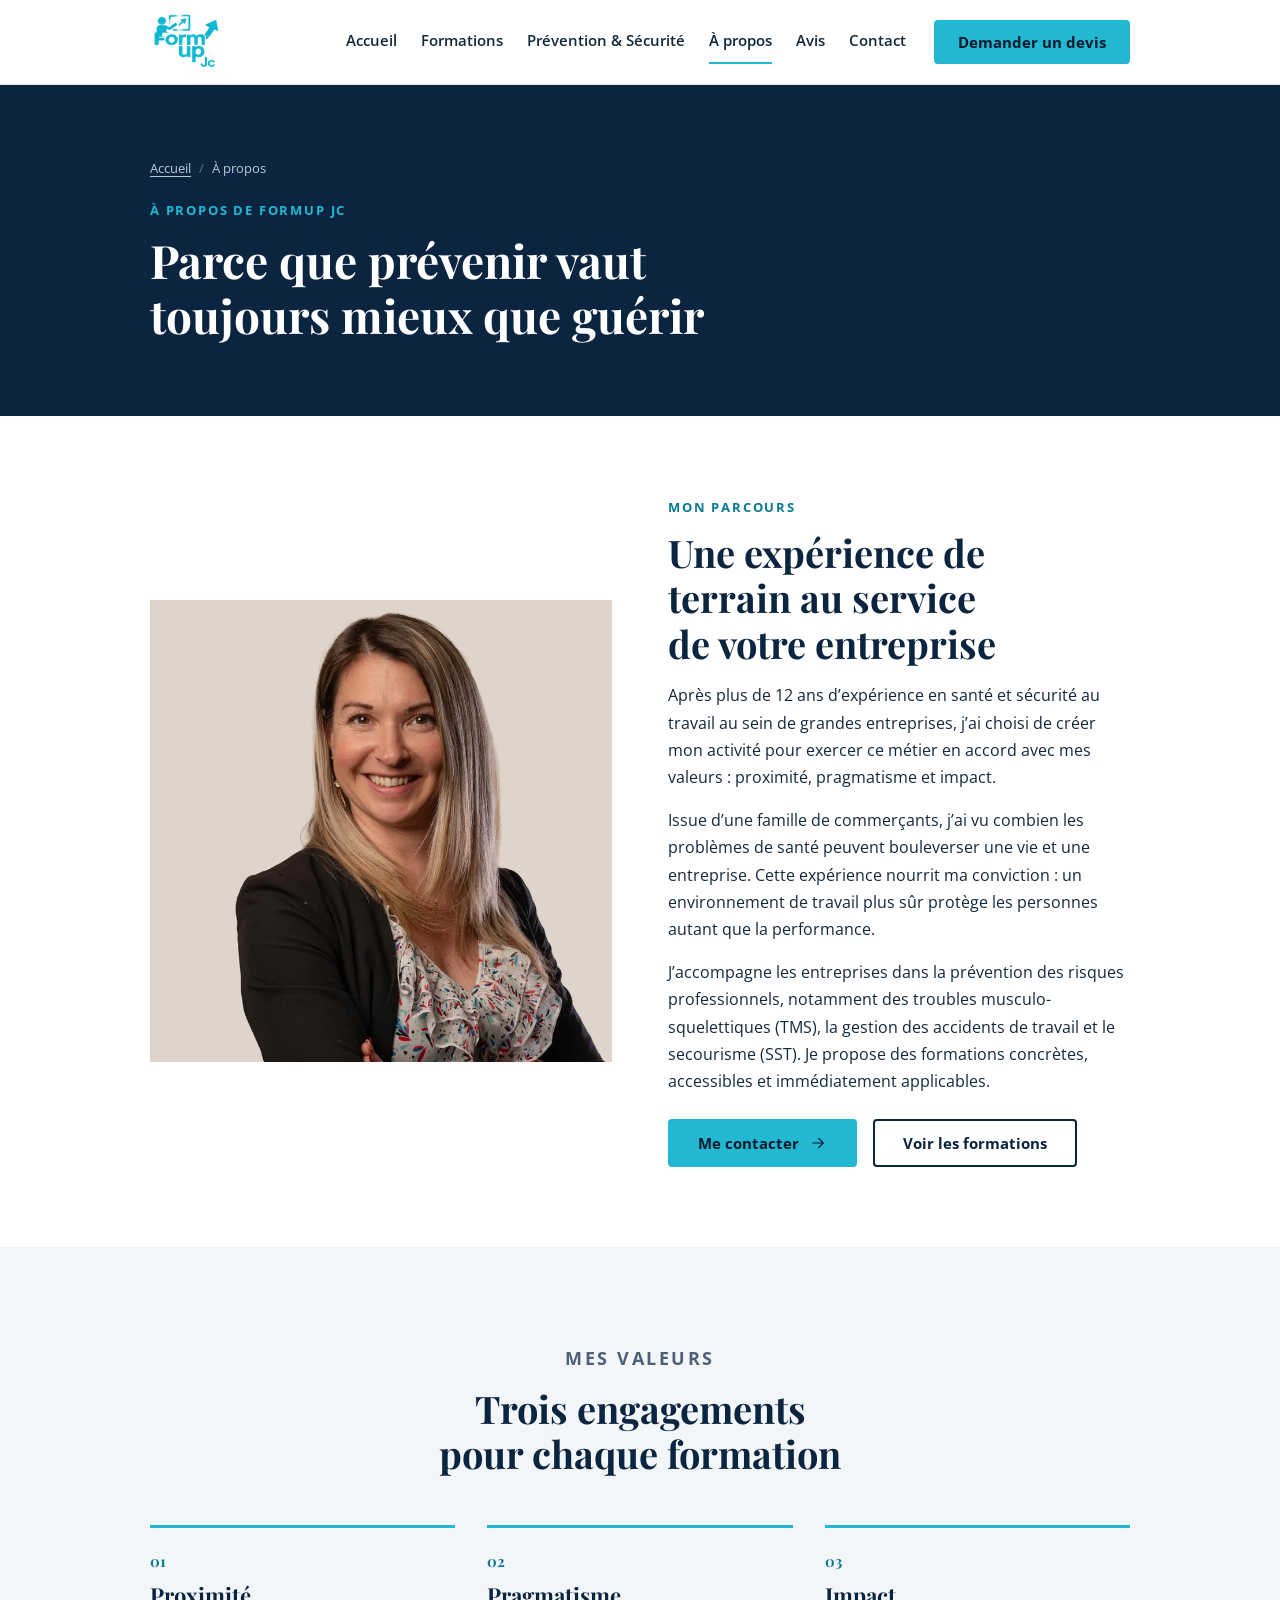
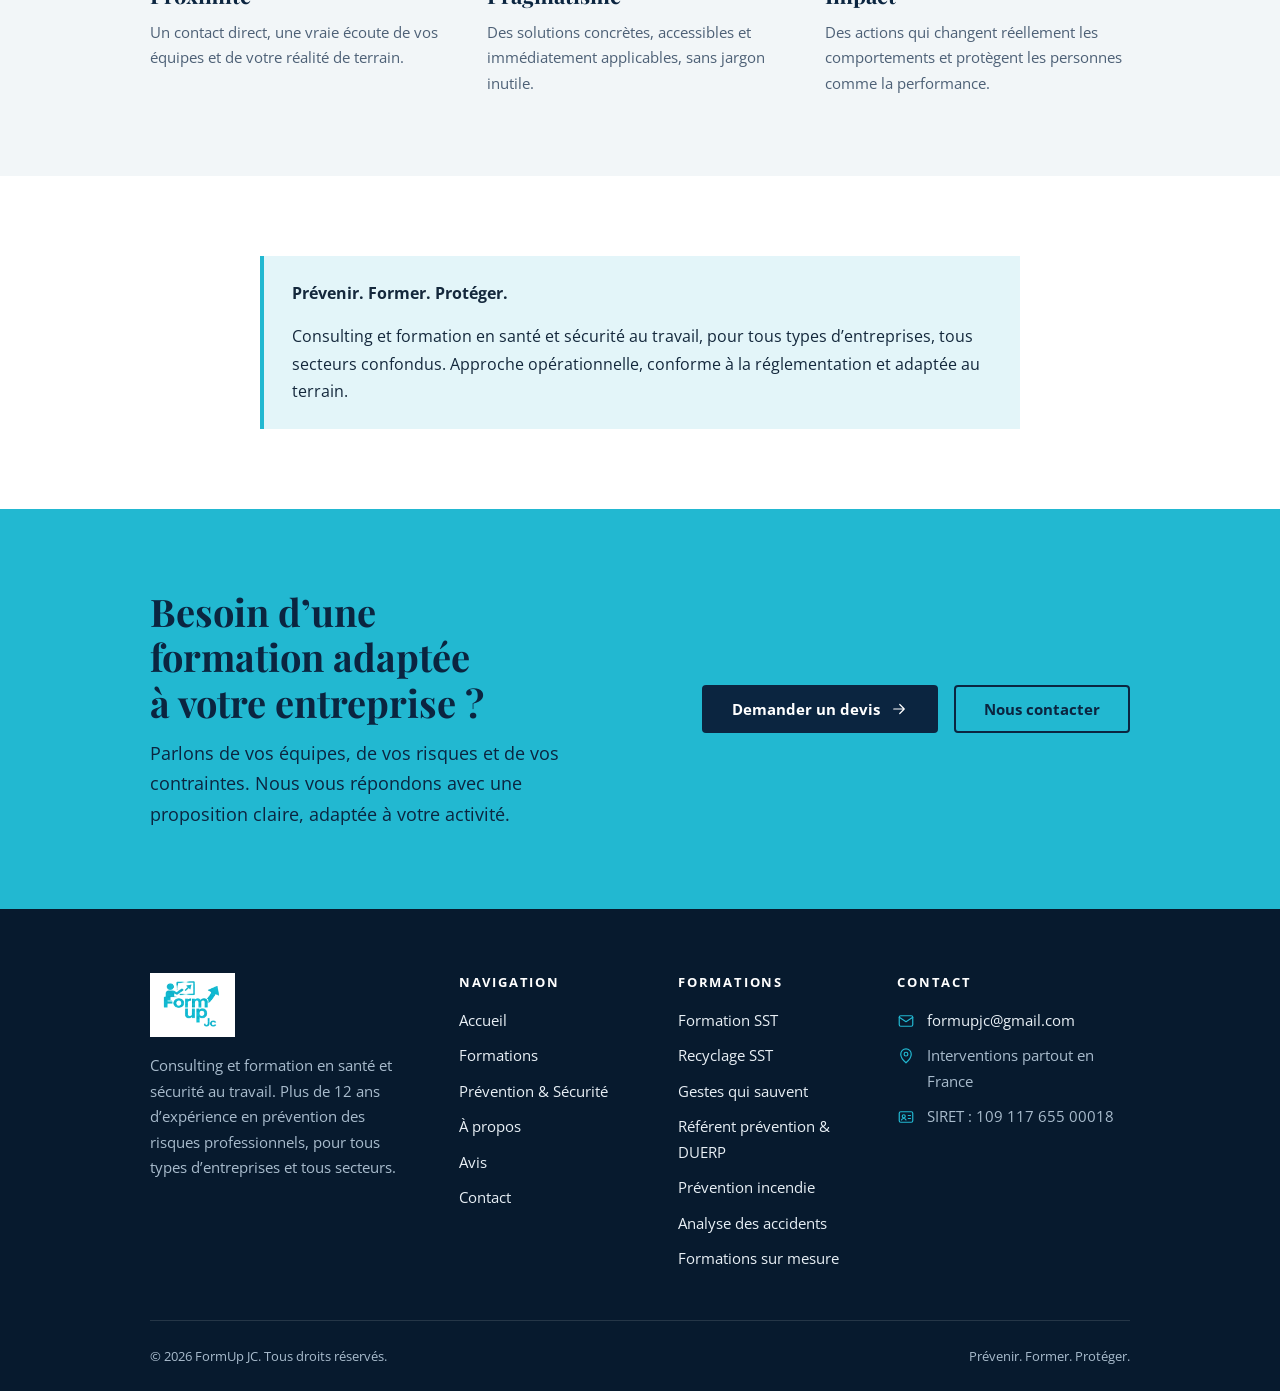
==== commit aecb3906: "Restyle to strip-based design reproducible in Wix Classic Editor Co-Authored-By: Claude Sonnet 5.5 <" ====
--- a/a-propos.html
+++ b/a-propos.html
@@ -17,106 +17,72 @@
 <meta name="twitter:card" content="summary_large_image">
 <link rel="icon" type="image/png" sizes="32x32" href="favicon-32.png">
 <link rel="apple-touch-icon" href="favicon.png">
-<link rel="preload" href="assets/fonts/inter.woff2" as="font" type="font/woff2" crossorigin>
-<link rel="preload" href="assets/fonts/fraunces.woff2" as="font" type="font/woff2" crossorigin>
+<link rel="preload" href="assets/fonts/opensans.woff2" as="font" type="font/woff2" crossorigin>
+<link rel="preload" href="assets/fonts/playfairdisplay.woff2" as="font" type="font/woff2" crossorigin>
 <script>document.documentElement.classList.add("js")</script>
 <link rel="stylesheet" href="css/style.css">
 </head>
 <body>
-<svg width="0" height="0" style="position:absolute" aria-hidden="true" focusable="false"><defs><symbol id="i-arrow" viewBox="0 0 24 24"><path d="M5 12h14M13 6l6 6-6 6"/></symbol><symbol id="i-check" viewBox="0 0 24 24"><path d="M5 12.5l4.5 4.5L19 7.5"/></symbol><symbol id="i-heart" viewBox="0 0 24 24"><path d="M20.8 5.6a5 5 0 0 0-7.1 0L12 7.3l-1.7-1.7a5 5 0 0 0-7.1 7.1L12 21l8.8-8.3a5 5 0 0 0 0-7.1z"/><path d="M7 12h2.5l1.5-3 2 6 1.5-3H17"/></symbol><symbol id="i-kit" viewBox="0 0 24 24"><rect x="3" y="7" width="18" height="13" rx="2"/><path d="M9 7V5a1 1 0 0 1 1-1h4a1 1 0 0 1 1 1v2M12 11v5M9.5 13.5h5"/></symbol><symbol id="i-flame" viewBox="0 0 24 24"><path d="M12 3c1 3.5 5 5.5 5 10a5 5 0 0 1-10 0c0-2 1-3 2-4 .5 1.5 1 2 2 2 0-3-1-5 1-8z"/></symbol><symbol id="i-doc" viewBox="0 0 24 24"><path d="M7 3h7l4 4v14H7z M14 3v4h4M9.5 12h5M9.5 16h5"/></symbol><symbol id="i-users" viewBox="0 0 24 24"><circle cx="9" cy="8" r="3"/><path d="M3 20c0-3.3 2.7-6 6-6s6 2.7 6 6"/><circle cx="17" cy="9" r="2.5"/><path d="M17 14.5c2.5 0 4.5 2 4.5 4.5"/></symbol><symbol id="i-sliders" viewBox="0 0 24 24"><path d="M4 7h9M17 7h3M4 17h3M11 17h9"/><circle cx="15" cy="7" r="2"/><circle cx="9" cy="17" r="2"/></symbol><symbol id="i-shield" viewBox="0 0 24 24"><path d="M12 3l8 3v6c0 5-3.5 8-8 9-4.5-1-8-4-8-9V6z"/><path d="M8.5 12l2.5 2.5 4.5-5"/></symbol><symbol id="i-target" viewBox="0 0 24 24"><circle cx="12" cy="12" r="9"/><circle cx="12" cy="12" r="5"/><circle cx="12" cy="12" r="1"/></symbol><symbol id="i-calendar" viewBox="0 0 24 24"><rect x="3" y="5" width="18" height="16" rx="2"/><path d="M3 10h18M8 3v4M16 3v4"/></symbol><symbol id="i-award" viewBox="0 0 24 24"><circle cx="12" cy="9" r="6"/><path d="M8.5 14.5L7 21l5-3 5 3-1.5-6.5"/></symbol><symbol id="i-mail" viewBox="0 0 24 24"><rect x="3" y="5" width="18" height="14" rx="2"/><path d="M3 7l9 6 9-6"/></symbol><symbol id="i-pin" viewBox="0 0 24 24"><path d="M12 21s7-6.2 7-11.5A7 7 0 0 0 5 9.5C5 14.8 12 21 12 21z"/><circle cx="12" cy="9.5" r="2.5"/></symbol><symbol id="i-clock" viewBox="0 0 24 24"><circle cx="12" cy="12" r="9"/><path d="M12 7v5l3 2"/></symbol><symbol id="i-up" viewBox="0 0 24 24"><path d="M12 19V5M5 12l7-7 7 7"/></symbol><symbol id="i-id" viewBox="0 0 24 24"><rect x="3" y="5" width="18" height="14" rx="2"/><circle cx="9" cy="11" r="2"/><path d="M6 16c.5-1.5 1.7-2 3-2s2.5.5 3 2M15 10h3M15 14h3"/></symbol></defs></svg>
+<svg width="0" height="0" style="position:absolute" aria-hidden="true" focusable="false"><defs><symbol id="i-arrow" viewBox="0 0 24 24"><path d="M5 12h14M13 6l6 6-6 6"/></symbol><symbol id="i-check" viewBox="0 0 24 24"><path d="M5 12.5l4.5 4.5L19 7.5"/></symbol><symbol id="i-heart" viewBox="0 0 24 24"><path d="M20.8 5.6a5 5 0 0 0-7.1 0L12 7.3l-1.7-1.7a5 5 0 0 0-7.1 7.1L12 21l8.8-8.3a5 5 0 0 0 0-7.1z"/><path d="M7 12h2.5l1.5-3 2 6 1.5-3H17"/></symbol><symbol id="i-kit" viewBox="0 0 24 24"><rect x="3" y="7" width="18" height="13" rx="2"/><path d="M9 7V5a1 1 0 0 1 1-1h4a1 1 0 0 1 1 1v2M12 11v5M9.5 13.5h5"/></symbol><symbol id="i-flame" viewBox="0 0 24 24"><path d="M12 3c1 3.5 5 5.5 5 10a5 5 0 0 1-10 0c0-2 1-3 2-4 .5 1.5 1 2 2 2 0-3-1-5 1-8z"/></symbol><symbol id="i-doc" viewBox="0 0 24 24"><path d="M7 3h7l4 4v14H7z M14 3v4h4M9.5 12h5M9.5 16h5"/></symbol><symbol id="i-users" viewBox="0 0 24 24"><circle cx="9" cy="8" r="3"/><path d="M3 20c0-3.3 2.7-6 6-6s6 2.7 6 6"/><circle cx="17" cy="9" r="2.5"/><path d="M17 14.5c2.5 0 4.5 2 4.5 4.5"/></symbol><symbol id="i-sliders" viewBox="0 0 24 24"><path d="M4 7h9M17 7h3M4 17h3M11 17h9"/><circle cx="15" cy="7" r="2"/><circle cx="9" cy="17" r="2"/></symbol><symbol id="i-shield" viewBox="0 0 24 24"><path d="M12 3l8 3v6c0 5-3.5 8-8 9-4.5-1-8-4-8-9V6z"/><path d="M8.5 12l2.5 2.5 4.5-5"/></symbol><symbol id="i-target" viewBox="0 0 24 24"><circle cx="12" cy="12" r="9"/><circle cx="12" cy="12" r="5"/><circle cx="12" cy="12" r="1"/></symbol><symbol id="i-calendar" viewBox="0 0 24 24"><rect x="3" y="5" width="18" height="16" rx="2"/><path d="M3 10h18M8 3v4M16 3v4"/></symbol><symbol id="i-award" viewBox="0 0 24 24"><circle cx="12" cy="9" r="6"/><path d="M8.5 14.5L7 21l5-3 5 3-1.5-6.5"/></symbol><symbol id="i-mail" viewBox="0 0 24 24"><rect x="3" y="5" width="18" height="14" rx="2"/><path d="M3 7l9 6 9-6"/></symbol><symbol id="i-pin" viewBox="0 0 24 24"><path d="M12 21s7-6.2 7-11.5A7 7 0 0 0 5 9.5C5 14.8 12 21 12 21z"/><circle cx="12" cy="9.5" r="2.5"/></symbol><symbol id="i-id" viewBox="0 0 24 24"><rect x="3" y="5" width="18" height="14" rx="2"/><circle cx="9" cy="11" r="2"/><path d="M6 16c.5-1.5 1.7-2 3-2s2.5.5 3 2M15 10h3M15 14h3"/></symbol></defs></svg>
 <a class="skip-link" href="#main">Aller au contenu</a>
 <header class="site-header">
-  <div class="container site-header__inner">
-    <a class="brand" href="index.html" aria-label="FormUp JC — accueil">
-      <img src="assets/images/logo.webp" alt="FormUp JC" width="225" height="180">
-      <span class="brand__tag">La formation<br>est votre avenir</span>
-    </a>
+  <div class="wrap site-header__inner">
+    <a class="brand" href="index.html" aria-label="FormUp JC — accueil"><img src="assets/images/logo.webp" alt="FormUp JC" width="225" height="180"></a>
     <button class="menu-toggle" type="button" aria-expanded="false" aria-controls="site-nav" aria-label="Ouvrir le menu"><span></span><span></span><span></span></button>
     <nav class="nav" id="site-nav" aria-label="Navigation principale">
       <ul class="nav__list"><li><a class="nav__link" href="index.html">Accueil</a></li><li><a class="nav__link" href="formations.html">Formations</a></li><li><a class="nav__link" href="prevention-securite.html">Prévention &amp; Sécurité</a></li><li><a class="nav__link" href="a-propos.html" aria-current="page">À propos</a></li><li><a class="nav__link" href="avis.html">Avis</a></li><li><a class="nav__link" href="contact.html">Contact</a></li></ul>
-      <a class="btn btn--primary btn--sm nav__cta" href="contact.html#devis">Demander un devis</a>
+      <a class="btn btn--primary btn--sm" href="contact.html#devis">Demander un devis</a>
     </nav>
   </div>
 </header>
 <main id="main">
-
-<section class="page-hero"><div class="container">
-  <nav aria-label="Fil d’Ariane"><ol class="breadcrumb"><li><a href="index.html">Accueil</a></li><li aria-current="page">À propos</li></ol></nav>
-  <p class="eyebrow">À propos de FormUp JC</p>
-  <h1>Parce que prévenir vaut toujours mieux que guérir</h1>
+<section class="strip strip--navy page-hero"><div class="wrap"><nav aria-label="Fil d’Ariane"><ol class="breadcrumb"><li><a href="index.html">Accueil</a></li><li aria-current="page">À propos</li></ol></nav><p class="eyebrow">À propos de FormUp JC</p><h1>Parce que prévenir vaut toujours mieux que guérir</h1></div></section>
+<section class="strip"><div class="wrap cols cols-2 cols--center cols--wide">
+  <img class="photo photo--sq reveal" src="assets/images/formatrice-julie.webp" width="800" height="800" decoding="async" style="object-position:50% 15%" alt="Portrait souriant de Julie, fondatrice et formatrice de FormUp JC">
+  <div class="reveal"><p class="eyebrow">Mon parcours</p><h2 style="margin-bottom:16px">Une expérience de terrain au service de votre entreprise</h2>
+    <p>Après plus de 12 ans d’expérience en santé et sécurité au travail au sein de grandes entreprises, j’ai choisi de créer mon activité pour exercer ce métier en accord avec mes valeurs : proximité, pragmatisme et impact.</p>
+    <p>Issue d’une famille de commerçants, j’ai vu combien les problèmes de santé peuvent bouleverser une vie et une entreprise. Cette expérience nourrit ma conviction : un environnement de travail plus sûr protège les personnes autant que la performance.</p>
+    <p>J’accompagne les entreprises dans la prévention des risques professionnels, notamment des troubles musculo-squelettiques (TMS), la gestion des accidents de travail et le secourisme (SST). Je propose des formations concrètes, accessibles et immédiatement applicables.</p>
+    <div class="btn-row" style="margin-top:24px"><a class="btn btn--primary" href="contact.html">Me contacter <svg class="icon icon--sm" aria-hidden="true" focusable="false"><use href="#i-arrow"/></svg></a><a class="btn btn--outline" href="formations.html">Voir les formations</a></div></div>
 </div></section>
 
-<section class="section"><div class="container about">
-  <div class="about__media reveal"><img src="assets/images/formatrice-julie.webp" width="800" height="800" decoding="async" alt="Portrait souriant de Julie, fondatrice et formatrice de FormUp JC"></div>
-  <div class="reveal" style="--delay:.1s">
-    <p class="eyebrow">Mon parcours</p>
-    <h2>Une expérience de terrain au service de votre entreprise</h2>
-    <p style="margin-top:var(--sp-4)">Après plus de 12 ans d’expérience en santé et sécurité au travail au sein de grandes entreprises, j’ai choisi de créer mon activité pour exercer ce métier en accord avec mes valeurs : proximité, pragmatisme et impact.</p>
-    <p>Issue d’une famille de commerçants, j’ai vu combien les problèmes de santé peuvent bouleverser une vie et une entreprise. Cette expérience nourrit ma conviction : un environnement de travail plus sûr protège les personnes autant que la performance.</p>
-    <p>J’accompagne les entreprises dans la prévention des risques professionnels, notamment des troubles musculo-squelettiques (TMS), la gestion des accidents de travail et le secourisme (SST). Je propose des formations concrètes, accessibles et immédiatement applicables.</p>
-    <div class="btn-row" style="margin-top:var(--sp-5)"><a class="btn btn--primary" href="contact.html">Me contacter <svg class="icon icon--sm icon--arrow" aria-hidden="true" focusable="false"><use href="#i-arrow"/></svg></a><a class="btn btn--outline" href="formations.html">Voir les formations</a></div>
-  </div>
+<section class="strip strip--light" aria-labelledby="val-title"><div class="wrap">
+  <div class="head reveal"><p class="eyebrow">Mes valeurs</p><h2 id="val-title">Trois engagements pour chaque formation</h2></div>
+  <ul class="cols cols-3"><li class="pillar reveal"><span class="pillar__num">01</span><h3>Proximité</h3><p>Un contact direct, une vraie écoute de vos équipes et de votre réalité de terrain.</p></li><li class="pillar reveal"><span class="pillar__num">02</span><h3>Pragmatisme</h3><p>Des solutions concrètes, accessibles et immédiatement applicables, sans jargon inutile.</p></li><li class="pillar reveal"><span class="pillar__num">03</span><h3>Impact</h3><p>Des actions qui changent réellement les comportements et protègent les personnes comme la performance.</p></li></ul>
 </div></section>
 
-<section class="section section--surface" aria-labelledby="val-title"><div class="container">
-  <div class="section-head reveal"><p class="eyebrow">Mes valeurs</p><h2 id="val-title">Trois engagements pour chaque formation</h2></div>
-  <ul class="pillars"><li class="pillar reveal" style="--delay:0.00s"><span class="pillar__num">01</span><h3>Proximité</h3><p>Un contact direct, une vraie écoute de vos équipes et de votre réalité de terrain.</p></li><li class="pillar reveal" style="--delay:0.08s"><span class="pillar__num">02</span><h3>Pragmatisme</h3><p>Des solutions concrètes, accessibles et immédiatement applicables, sans jargon inutile.</p></li><li class="pillar reveal" style="--delay:0.16s"><span class="pillar__num">03</span><h3>Impact</h3><p>Des actions qui changent réellement les comportements et protègent les personnes comme la performance.</p></li></ul>
+<section class="strip"><div class="wrap" style="max-width:760px"><div class="note reveal"><p><strong>Prévenir. Former. Protéger.</strong></p><p>Consulting et formation en santé et sécurité au travail, pour tous types d’entreprises, tous secteurs confondus. Approche opérationnelle, conforme à la réglementation et adaptée au terrain.</p></div></div></section>
+
+<section class="strip strip--cyan cta" aria-labelledby="cta-title"><div class="wrap cols cols-2 cols--center reveal">
+  <div><h2 id="cta-title">Besoin d’une formation adaptée à votre entreprise ?</h2><p>Parlons de vos équipes, de vos risques et de vos contraintes. Nous vous répondons avec une proposition claire, adaptée à votre activité.</p></div>
+  <div class="btn-row" style="justify-content:flex-end"><a class="btn btn--primary" href="contact.html#devis">Demander un devis <svg class="icon icon--sm" aria-hidden="true" focusable="false"><use href="#i-arrow"/></svg></a><a class="btn btn--outline" href="contact.html">Nous contacter</a></div>
 </div></section>
-
-<section class="section"><div class="container container--narrow">
-  <div class="note reveal"><p><strong>Prévenir. Former. Protéger.</strong></p><p>Consulting et formation en santé et sécurité au travail, pour tous types d’entreprises, tous secteurs confondus. Approche opérationnelle, conforme à la réglementation et adaptée au terrain.</p></div>
-</div></section>
-
-<section class="cta-band section" aria-labelledby="cta-title">
-  <div class="container cta-band__inner">
-    <div class="reveal"><h2 id="cta-title">Besoin d’une formation adaptée à votre entreprise ?</h2><p>Parlons de vos équipes, de vos risques et de vos contraintes. Nous vous répondons avec une proposition claire, adaptée à votre activité.</p></div>
-    <div class="btn-row reveal" style="--delay:.1s">
-      <a class="btn btn--primary" href="contact.html#devis">Demander un devis <svg class="icon icon--sm icon--arrow" aria-hidden="true" focusable="false"><use href="#i-arrow"/></svg></a>
-      <a class="btn btn--outline" href="contact.html">Nous contacter</a>
-    </div>
-  </div>
-</section>
 
 </main>
 <footer class="site-footer">
-  <div class="container">
-    <div class="footer-grid">
+  <div class="wrap">
+    <div class="cols footer-cols">
       <div class="footer-brand">
         <img src="assets/images/logo.webp" alt="FormUp JC" width="225" height="180" loading="lazy">
         <p>Consulting et formation en santé et sécurité au travail. Plus de 12 ans d’expérience en prévention des risques professionnels, pour tous types d’entreprises et tous secteurs.</p>
       </div>
-      <div>
-        <h2>Navigation</h2>
-        <ul class="footer-list"><li><a href="index.html">Accueil</a></li><li><a href="formations.html">Formations</a></li><li><a href="prevention-securite.html">Prévention &amp; Sécurité</a></li><li><a href="a-propos.html">À propos</a></li><li><a href="avis.html">Avis</a></li><li><a href="contact.html">Contact</a></li></ul>
-      </div>
-      <div>
-        <h2>Formations</h2>
-        <ul class="footer-list">
-          <li><a href="formations.html#sst">Formation SST</a></li>
-          <li><a href="formations.html#recyclage-sst">Recyclage SST</a></li>
-          <li><a href="formations.html#gestes-qui-sauvent">Gestes qui sauvent</a></li>
-          <li><a href="formations.html#referent-prevention">Référent prévention &amp; DUERP</a></li>
-          <li><a href="formations.html#incendie">Prévention incendie</a></li>
-          <li><a href="formations.html#accidents-travail">Analyse des accidents</a></li>
-          <li><a href="formations.html#sur-mesure">Formations sur mesure</a></li>
-        </ul>
-      </div>
-      <div>
-        <h2>Contact</h2>
-        <ul class="footer-list footer-contact">
-          <li><svg class="icon icon--sm" aria-hidden="true" focusable="false"><use href="#i-mail"/></svg><a href="mailto:formupjc@gmail.com">formupjc@gmail.com</a></li>
-          <li><svg class="icon icon--sm" aria-hidden="true" focusable="false"><use href="#i-pin"/></svg><span>Interventions partout en France</span></li>
-          <li><svg class="icon icon--sm" aria-hidden="true" focusable="false"><use href="#i-id"/></svg><span>SIRET : 109 117 655 00018</span></li>
-        </ul>
-      </div>
+      <div><h2>Navigation</h2><ul class="footer-list"><li><a href="index.html">Accueil</a></li><li><a href="formations.html">Formations</a></li><li><a href="prevention-securite.html">Prévention &amp; Sécurité</a></li><li><a href="a-propos.html">À propos</a></li><li><a href="avis.html">Avis</a></li><li><a href="contact.html">Contact</a></li></ul></div>
+      <div><h2>Formations</h2><ul class="footer-list">
+        <li><a href="formations.html#sst">Formation SST</a></li>
+        <li><a href="formations.html#recyclage-sst">Recyclage SST</a></li>
+        <li><a href="formations.html#gestes-qui-sauvent">Gestes qui sauvent</a></li>
+        <li><a href="formations.html#referent-prevention">Référent prévention &amp; DUERP</a></li>
+        <li><a href="formations.html#incendie">Prévention incendie</a></li>
+        <li><a href="formations.html#accidents-travail">Analyse des accidents</a></li>
+        <li><a href="formations.html#sur-mesure">Formations sur mesure</a></li></ul></div>
+      <div><h2>Contact</h2><ul class="footer-list footer-contact">
+        <li><svg class="icon icon--sm" aria-hidden="true" focusable="false"><use href="#i-mail"/></svg><a href="mailto:formupjc@gmail.com">formupjc@gmail.com</a></li>
+        <li><svg class="icon icon--sm" aria-hidden="true" focusable="false"><use href="#i-pin"/></svg><span>Interventions partout en France</span></li>
+        <li><svg class="icon icon--sm" aria-hidden="true" focusable="false"><use href="#i-id"/></svg><span>SIRET : 109 117 655 00018</span></li></ul></div>
     </div>
-    <div class="footer-bottom">
-      <span>© 2026 FormUp JC. Tous droits réservés.</span>
-      <span>Prévenir. Former. Protéger.</span>
-    </div>
+    <div class="footer-bottom"><span>© 2026 FormUp JC. Tous droits réservés.</span><span>Prévenir. Former. Protéger.</span></div>
   </div>
 </footer>
-<button class="to-top" type="button" aria-label="Retour en haut de page"><svg class="icon" aria-hidden="true" focusable="false"><use href="#i-up"/></svg></button>
 <script src="js/main.js" defer></script>
 </body>
 </html>
--- a/css/style.css
+++ b/css/style.css
@@ -1,588 +1,303 @@
 /* ==========================================================================
-   FormUp JC — design system
-   1. Tokens  2. Base  3. Layout  4. Components  5. Sections  6. Pages
-   7. Motion  8. Responsive helpers
+   FormUp JC — strip-based design system (built to be rebuilt in the Wix
+   Classic Editor: full-width strips, a 980px content column, plain boxes,
+   text / button / image blocks. No effects that Wix cannot reproduce.)
    ========================================================================== */
 
-/* 1. Tokens ---------------------------------------------------------------- */
-@font-face {
-  font-family: "Inter";
-  src: url("../assets/fonts/inter.woff2") format("woff2");
-  font-weight: 400 700;
-  font-display: swap;
+@font-face { font-family: "Open Sans"; src: url("../assets/fonts/opensans.woff2") format("woff2"); font-weight: 400 700; font-display: swap; }
+@font-face { font-family: "Playfair Display"; src: url("../assets/fonts/playfairdisplay.woff2") format("woff2"); font-weight: 400 800; font-display: swap; }
+
+:root {
+  /* Palette — 5 colours + white (add these as Wix site colours) */
+  --navy: #0b2540;
+  --navy-dark: #071a2e;
+  --cyan: #22b8d1;
+  --cyan-text: #0a7a91;          /* cyan darkened for text on white */
+  --light: #f2f6f8;
+  --text: #14283c;
+  --muted: #4d6076;
+  --border: #dbe3ea;
+  --white: #ffffff;
+
+  --font-heading: "Playfair Display", Georgia, serif;
+  --font-body: "Open Sans", system-ui, -apple-system, "Segoe UI", sans-serif;
+
+  --site-width: 980px;           /* Wix Classic default site width */
+  --strip-pad: 80px;
+  --header-h: 84px;
 }
-@font-face {
-  font-family: "Fraunces";
-  src: url("../assets/fonts/fraunces.woff2") format("woff2");
-  font-weight: 500 600;
-  font-display: swap;
-}
-
-:root {
-  /* Colour — brand cyan from the current logo, deep navy for authority */
-  --color-primary: #0b2540;
-  --color-primary-900: #071a2e;
-  --color-secondary: #0a7a91;      /* text-safe teal (5:1 on white) */
-  --color-accent: #22b8d1;         /* brand cyan */
-  --color-accent-strong: #1aa3bb;
-  --color-warm: #f2a03d;           /* safety-orange spot accent, used sparingly */
-  --color-text: #14283c;
-  --color-muted: #4d6076;
-  --color-background: #ffffff;
-  --color-surface: #f4f7f9;
-  --color-tint: #e8f6f9;
-  --color-border: #dbe3ea;
-  --color-on-dark: #e9f0f6;
-  --color-on-dark-muted: #a9bccd;
-
-  /* Typography */
-  --font-sans: "Inter", system-ui, -apple-system, "Segoe UI", Roboto, sans-serif;
-  --font-serif: "Fraunces", Georgia, "Times New Roman", serif;
-  --fs-xs: 0.8125rem;
-  --fs-sm: 0.9375rem;
-  --fs-base: clamp(1rem, 0.96rem + 0.2vw, 1.0625rem);
-  --fs-lg: clamp(1.125rem, 1.05rem + 0.4vw, 1.3125rem);
-  --fs-h3: clamp(1.25rem, 1.15rem + 0.5vw, 1.5rem);
-  --fs-h2: clamp(1.875rem, 1.4rem + 2.2vw, 3rem);
-  --fs-h1: clamp(2.25rem, 1.5rem + 3vw, 3.5rem);
-
-  /* Spacing scale */
-  --sp-1: 0.25rem;
-  --sp-2: 0.5rem;
-  --sp-3: 0.75rem;
-  --sp-4: 1rem;
-  --sp-5: 1.5rem;
-  --sp-6: 2rem;
-  --sp-7: 3rem;
-  --sp-8: 4.5rem;
-  --section-y: clamp(4rem, 2.5rem + 6vw, 8rem);
-  --gutter: clamp(1.25rem, 0.5rem + 3vw, 2.5rem);
-
-  /* Containers */
-  --container: 76rem;
-  --container-narrow: 46rem;
-
-  /* Shape & depth — deliberately restrained */
-  --radius-sm: 4px;
-  --radius: 8px;
-  --radius-lg: 14px;
-  --shadow-sm: 0 1px 2px rgb(11 37 64 / 0.06);
-  --shadow-md: 0 10px 30px -12px rgb(11 37 64 / 0.22);
-
-  --header-h: 5rem;
-  --ease: cubic-bezier(0.22, 0.61, 0.36, 1);
-}
-
-/* 2. Base ------------------------------------------------------------------ */
-*,
-*::before,
-*::after { box-sizing: border-box; }
-
-html {
-  scroll-behavior: smooth;
-  scroll-padding-top: calc(var(--header-h) + 1rem);
-  -webkit-text-size-adjust: 100%;
-}
-
-body {
-  margin: 0;
-  font-family: var(--font-sans);
-  font-size: var(--fs-base);
-  line-height: 1.65;
-  color: var(--color-text);
-  background: var(--color-background);
-  -webkit-font-smoothing: antialiased;
-  text-rendering: optimizeLegibility;
-}
-
+
+*, *::before, *::after { box-sizing: border-box; }
+html { scroll-behavior: smooth; scroll-padding-top: var(--header-h); -webkit-text-size-adjust: 100%; }
+body { margin: 0; font: 400 16px/1.7 var(--font-body); color: var(--text); background: var(--white); -webkit-font-smoothing: antialiased; }
 img, svg { display: block; max-width: 100%; }
 img { height: auto; }
-
-h1, h2, h3, h4 {
-  margin: 0;
-  font-family: var(--font-serif);
-  font-weight: 500;
-  line-height: 1.12;
-  letter-spacing: -0.015em;
-  color: var(--color-primary);
-  text-wrap: balance;
-}
-h1 { font-size: var(--fs-h1); }
-h2 { font-size: var(--fs-h2); }
-h3 { font-size: var(--fs-h3); line-height: 1.25; }
-p { margin: 0 0 1em; text-wrap: pretty; }
+h1, h2, h3, h4 { margin: 0; font-family: var(--font-heading); font-weight: 700; line-height: 1.2; color: var(--navy); }
+h1 { font-size: 52px; }
+h2 { font-size: 38px; }
+h3 { font-size: 22px; line-height: 1.3; }
+h1, h2, h3 { text-wrap: balance; }
+p { margin: 0 0 16px; }
 ul, ol { margin: 0; padding: 0; list-style: none; }
-a { color: var(--color-secondary); text-underline-offset: 3px; }
-a:hover { color: var(--color-primary); }
-strong { font-weight: 600; }
-
-:focus-visible {
-  outline: 3px solid var(--color-accent-strong);
-  outline-offset: 3px;
-  border-radius: 2px;
-}
-
-.skip-link {
-  position: absolute;
-  left: var(--sp-4);
-  top: -4rem;
-  z-index: 200;
-  padding: var(--sp-3) var(--sp-4);
-  background: var(--color-primary);
-  color: #fff;
-  border-radius: var(--radius);
-  transition: top 0.2s var(--ease);
-}
-.skip-link:focus { top: var(--sp-4); color: #fff; }
-
-.visually-hidden {
-  position: absolute !important;
-  width: 1px; height: 1px;
-  margin: -1px; padding: 0;
-  overflow: hidden;
-  clip: rect(0 0 0 0);
-  white-space: nowrap;
-  border: 0;
-}
-
-/* 3. Layout ---------------------------------------------------------------- */
-.container {
-  width: min(100% - 2 * var(--gutter), var(--container));
-  margin-inline: auto;
-}
-.container--narrow { width: min(100% - 2 * var(--gutter), var(--container-narrow)); margin-inline: auto; }
-
-.section { padding-block: var(--section-y); }
-.section--surface { background: var(--color-surface); }
-.section--dark { background: var(--color-primary); color: var(--color-on-dark); }
-.section--dark h2, .section--dark h3 { color: #fff; }
-.section--dark a:not(.btn) { color: var(--color-accent); }
-
-.section-head { max-width: 42rem; margin-bottom: clamp(2rem, 4vw, 3.5rem); }
-.section-head p:not(.eyebrow) { color: var(--color-muted); font-size: var(--fs-lg); margin-top: var(--sp-4); }
-.section--dark .section-head p:not(.eyebrow) { color: var(--color-on-dark-muted); }
-.section-head--split {
-  display: flex; flex-wrap: wrap; align-items: end; justify-content: space-between;
-  gap: var(--sp-5); max-width: none;
-}
-.section-head--split > div { max-width: 42rem; }
-
-.eyebrow {
-  display: inline-flex; align-items: center; gap: var(--sp-3);
-  margin-bottom: var(--sp-4);
-  font-family: var(--font-sans);
-  font-size: var(--fs-xs);
-  font-weight: 600;
-  letter-spacing: 0.12em;
-  text-transform: uppercase;
-  color: var(--color-secondary);
-}
-.eyebrow::before {
-  content: ""; width: 1.75rem; height: 2px; background: var(--color-warm);
-}
-.section--dark .eyebrow { color: var(--color-accent); }
-
-.lead { font-size: var(--fs-lg); color: var(--color-muted); }
-
-/* 4. Components ------------------------------------------------------------ */
-.icon { width: 1.5rem; height: 1.5rem; flex: none; fill: none; stroke: currentColor; stroke-width: 1.6; stroke-linecap: round; stroke-linejoin: round; }
-.icon--sm { width: 1.125rem; height: 1.125rem; }
-
-/* Buttons */
-.btn {
-  display: inline-flex; align-items: center; justify-content: center; gap: var(--sp-3);
-  min-height: 3rem; padding: 0.8rem 1.5rem;
-  font: 600 var(--fs-sm)/1.2 var(--font-sans);
-  text-decoration: none;
-  border: 2px solid transparent;
-  border-radius: var(--radius);
-  cursor: pointer;
-  transition: background-color 0.2s var(--ease), color 0.2s var(--ease), border-color 0.2s var(--ease), transform 0.2s var(--ease);
-}
-.btn .icon { transition: transform 0.2s var(--ease); }
-.btn:hover .icon--arrow { transform: translateX(3px); }
-.btn--primary { background: var(--color-accent); color: var(--color-primary-900); }
-.btn--primary:hover { background: var(--color-primary); color: #fff; }
-.section--dark .btn--primary:hover { background: #fff; color: var(--color-primary); }
-.btn--outline { border-color: var(--color-primary); color: var(--color-primary); background: transparent; }
-.btn--outline:hover { background: var(--color-primary); color: #fff; }
-.section--dark .btn--outline { border-color: rgb(255 255 255 / 0.5); color: #fff; }
-.section--dark .btn--outline:hover { background: #fff; color: var(--color-primary); border-color: #fff; }
-.btn--sm { min-height: 2.75rem; padding: 0.6rem 1.15rem; }
-.btn-row { display: flex; flex-wrap: wrap; gap: var(--sp-4); }
-
-.link-arrow {
-  display: inline-flex; align-items: center; gap: var(--sp-2);
-  font-weight: 600; font-size: var(--fs-sm); text-decoration: none;
-  color: var(--color-secondary);
-  padding-block: var(--sp-2);
-}
-.link-arrow .icon { transition: transform 0.2s var(--ease); }
-.link-arrow:hover .icon { transform: translateX(4px); }
-.section--dark .link-arrow { color: var(--color-accent); }
-
-/* Header */
-.site-header {
-  position: sticky; top: 0; z-index: 100;
-  background: rgb(255 255 255 / 0.94);
-  backdrop-filter: saturate(1.4) blur(10px);
-  border-bottom: 1px solid transparent;
-  transition: border-color 0.25s var(--ease), box-shadow 0.25s var(--ease);
-}
-.site-header.is-scrolled { border-color: var(--color-border); box-shadow: 0 6px 20px -14px rgb(11 37 64 / 0.35); }
-.site-header__inner { display: flex; align-items: center; justify-content: space-between; gap: var(--sp-5); min-height: var(--header-h); }
-.brand { display: inline-flex; align-items: center; gap: var(--sp-3); text-decoration: none; color: var(--color-primary); }
-.brand img { width: auto; height: 3.4rem; }
-.brand__tag { display: none; font-size: var(--fs-xs); line-height: 1.25; color: var(--color-muted); border-left: 1px solid var(--color-border); padding-left: var(--sp-3); }
-
-.nav { display: flex; align-items: center; gap: clamp(1rem, 2vw, 2rem); }
-.nav__list { display: flex; align-items: center; gap: clamp(0.75rem, 1.6vw, 1.75rem); }
-.nav__link {
-  position: relative; display: inline-block; padding-block: var(--sp-3);
-  font-size: var(--fs-sm); font-weight: 500; color: var(--color-text); text-decoration: none;
-}
-.nav__link::after {
-  content: ""; position: absolute; left: 0; right: 0; bottom: 0.4rem; height: 2px;
-  background: var(--color-accent-strong); transform: scaleX(0); transform-origin: left;
-  transition: transform 0.25s var(--ease);
-}
-.nav__link:hover::after, .nav__link[aria-current="page"]::after { transform: scaleX(1); }
-.nav__link[aria-current="page"] { color: var(--color-primary); font-weight: 600; }
-.nav__cta { display: none; }
-
-.menu-toggle {
-  display: none; position: relative; width: 3rem; height: 3rem;
-  background: none; border: 0; border-radius: var(--radius); cursor: pointer; color: var(--color-primary);
-}
-.menu-toggle span {
-  position: absolute; left: 0.8rem; right: 0.8rem; height: 2px; background: currentColor; border-radius: 2px;
-  transition: transform 0.3s var(--ease), opacity 0.2s var(--ease), top 0.3s var(--ease);
-}
-.menu-toggle span:nth-child(1) { top: 1.05rem; }
-.menu-toggle span:nth-child(2) { top: 1.45rem; }
-.menu-toggle span:nth-child(3) { top: 1.85rem; }
-.menu-toggle[aria-expanded="true"] span:nth-child(1) { top: 1.45rem; transform: rotate(45deg); }
+a { color: var(--cyan-text); text-underline-offset: 3px; }
+a:hover { color: var(--navy); }
+:focus-visible { outline: 3px solid var(--cyan); outline-offset: 3px; }
+
+.skip-link { position: absolute; left: 16px; top: -60px; z-index: 300; padding: 12px 16px; background: var(--navy); color: #fff; }
+.skip-link:focus { top: 16px; color: #fff; }
+.visually-hidden { position: absolute !important; width: 1px; height: 1px; margin: -1px; padding: 0; overflow: hidden; clip: rect(0 0 0 0); white-space: nowrap; border: 0; }
+
+/* ---------- Strips (full-width sections) ---------- */
+.wrap { width: min(100% - 40px, var(--site-width)); margin-inline: auto; }
+.strip { padding-block: var(--strip-pad); background: var(--white); }
+.strip--light { background: var(--light); }
+.strip--navy { background: var(--navy); color: #dbe6f0; }
+.strip--dark { background: var(--navy-dark); color: #a9bccd; }
+.strip--cyan { background: var(--cyan); color: var(--navy); }
+.strip--navy h1, .strip--navy h2, .strip--navy h3, .strip--dark h2, .strip--dark h3 { color: #fff; }
+.strip--cyan h2, .strip--cyan h3 { color: var(--navy); }
+.strip--navy a:not(.btn), .strip--dark a:not(.btn) { color: var(--cyan); }
+
+/* Strip with a photo background + colour overlay (Wix: strip background image + overlay) */
+.strip--image { position: relative; isolation: isolate; color: #fff; }
+.strip__bg { position: absolute; inset: 0; z-index: -2; width: 100%; height: 100%; object-fit: cover; }
+.strip--image::before { content: ""; position: absolute; inset: 0; z-index: -1; background: rgb(7 26 46 / 0.74); }
+.strip--image h1, .strip--image h2 { color: #fff; }
+
+/* Section heading block */
+.head { max-width: 680px; margin: 0 auto 48px; text-align: center; }
+.head p { margin-top: 16px; font-size: 18px; color: var(--muted); }
+.strip--navy .head p, .strip--dark .head p { color: #b9c9d8; }
+.head--left { margin-inline: 0; text-align: left; }
+.eyebrow { margin: 0 0 12px; font-size: 13px; font-weight: 700; letter-spacing: 0.14em; text-transform: uppercase; color: var(--cyan-text); }
+.strip--navy .eyebrow, .strip--dark .eyebrow, .strip--image .eyebrow { color: var(--cyan); }
+.lead { font-size: 18px; color: var(--muted); }
+.strip--navy .lead { color: #b9c9d8; }
+
+/* Columns (Wix: column strip / boxes in a row) */
+.cols { display: grid; gap: 32px; }
+.cols-2 { grid-template-columns: 1fr 1fr; }
+.cols-3 { grid-template-columns: repeat(3, 1fr); }
+.cols-4 { grid-template-columns: repeat(4, 1fr); }
+.cols--center { align-items: center; }
+.cols--start { align-items: start; }
+.cols--wide { gap: 56px; }
+
+/* ---------- Basic blocks ---------- */
+.icon { width: 26px; height: 26px; flex: none; fill: none; stroke: currentColor; stroke-width: 1.6; stroke-linecap: round; stroke-linejoin: round; }
+.icon--sm { width: 18px; height: 18px; }
+
+.btn { display: inline-flex; align-items: center; justify-content: center; gap: 10px; min-height: 48px; padding: 12px 28px; font: 700 15px/1.2 var(--font-body); text-decoration: none; border: 2px solid transparent; border-radius: 4px; cursor: pointer; transition: background-color 0.2s, color 0.2s, border-color 0.2s; }
+.btn--primary { background: var(--cyan); color: var(--navy-dark); }
+.btn--primary:hover { background: var(--navy); color: #fff; }
+.strip--navy .btn--primary:hover, .strip--dark .btn--primary:hover, .strip--image .btn--primary:hover { background: #fff; color: var(--navy); }
+.strip--cyan .btn--primary { background: var(--navy); color: #fff; }
+.strip--cyan .btn--primary:hover { background: #fff; color: var(--navy); }
+.btn--outline { border-color: var(--navy); color: var(--navy); background: transparent; }
+.btn--outline:hover { background: var(--navy); color: #fff; }
+.strip--navy .btn--outline, .strip--image .btn--outline { border-color: #fff; color: #fff; }
+.strip--navy .btn--outline:hover, .strip--image .btn--outline:hover { background: #fff; color: var(--navy); }
+.strip--cyan .btn--outline:hover { background: var(--navy); color: #fff; }
+.btn--sm { min-height: 44px; padding: 10px 22px; }
+.btn-row { display: flex; flex-wrap: wrap; gap: 16px; }
+.btn-row--center { justify-content: center; }
+.link-arrow { display: inline-flex; align-items: center; gap: 8px; font-weight: 700; font-size: 15px; text-decoration: none; }
+
+.box { padding: 28px; background: var(--white); border: 1px solid var(--border); }
+.icon-circle { display: grid; place-items: center; width: 56px; height: 56px; margin-bottom: 20px; border-radius: 50%; background: #e3f5f9; color: var(--cyan-text); }
+.checklist { display: grid; gap: 10px; }
+.checklist li { display: flex; gap: 12px; align-items: flex-start; }
+.checklist .icon { width: 20px; height: 20px; margin-top: 3px; color: var(--cyan-text); }
+.strip--navy .checklist .icon, .strip--image .checklist .icon { color: var(--cyan); }
+.photo { width: 100%; object-fit: cover; }
+.photo--43 { aspect-ratio: 4 / 3; }
+.photo--sq { aspect-ratio: 1 / 1; }
+
+/* ---------- Header / footer ---------- */
+.site-header { position: sticky; top: 0; z-index: 100; background: var(--white); border-bottom: 1px solid var(--border); }
+.site-header__inner { display: flex; align-items: center; justify-content: space-between; gap: 24px; min-height: var(--header-h); }
+.brand { display: inline-flex; align-items: center; gap: 14px; text-decoration: none; }
+.brand img { width: auto; height: 60px; }
+.nav { display: flex; align-items: center; gap: 28px; }
+.nav__list { display: flex; align-items: center; gap: 24px; }
+.nav__link { display: inline-block; padding: 8px 0; font-size: 15px; font-weight: 600; color: var(--text); text-decoration: none; border-bottom: 2px solid transparent; }
+.nav__link:hover, .nav__link[aria-current="page"] { color: var(--navy); border-bottom-color: var(--cyan); }
+.menu-toggle { display: none; position: relative; width: 48px; height: 48px; background: none; border: 0; cursor: pointer; color: var(--navy); }
+.menu-toggle span { position: absolute; left: 12px; right: 12px; height: 2px; background: currentColor; transition: transform 0.25s, opacity 0.2s, top 0.25s; }
+.menu-toggle span:nth-child(1) { top: 16px; }
+.menu-toggle span:nth-child(2) { top: 23px; }
+.menu-toggle span:nth-child(3) { top: 30px; }
+.menu-toggle[aria-expanded="true"] span:nth-child(1) { top: 23px; transform: rotate(45deg); }
 .menu-toggle[aria-expanded="true"] span:nth-child(2) { opacity: 0; }
-.menu-toggle[aria-expanded="true"] span:nth-child(3) { top: 1.45rem; transform: rotate(-45deg); }
-
-@media (min-width: 64em) {
-  .nav__cta { display: inline-flex; }
-  .brand__tag { display: block; }
-}
-@media (max-width: 63.999em) {
-  .menu-toggle { display: block; }
-  .nav {
-    position: fixed; inset: var(--header-h) 0 0 0;
-    padding: var(--sp-5) var(--gutter) var(--sp-7);
-    background: #fff; overflow-y: auto;
-    visibility: hidden; opacity: 0; transform: translateY(-0.75rem);
-    transition: opacity 0.25s var(--ease), transform 0.25s var(--ease), visibility 0s 0.25s;
-  }
-  .nav.is-open { visibility: visible; opacity: 1; transform: none; transition-delay: 0s; }
-  .nav__list { flex-direction: column; align-items: stretch; gap: 0; }
-  .nav__link { display: block; padding: 1.1rem 0; font-family: var(--font-serif); font-size: 1.5rem; font-weight: 500; border-bottom: 1px solid var(--color-border); }
-  .nav__link::after { display: none; }
-  .nav__cta { display: flex; margin-top: var(--sp-6); width: 100%; }
-  body.menu-open { overflow: hidden; }
-}
-
-/* Page hero (inner pages) */
-.page-hero { padding-block: clamp(3rem, 2rem + 5vw, 6rem) clamp(2.5rem, 2rem + 3vw, 4.5rem); background: var(--color-surface); border-bottom: 1px solid var(--color-border); }
-.page-hero h1 { font-size: clamp(2.125rem, 1.4rem + 3.4vw, 3.5rem); max-width: 18ch; }
-.page-hero p:not(.eyebrow) { max-width: 40rem; margin-top: var(--sp-4); font-size: var(--fs-lg); color: var(--color-muted); }
-.breadcrumb { display: flex; flex-wrap: wrap; gap: var(--sp-2); margin-bottom: var(--sp-5); font-size: var(--fs-xs); color: var(--color-muted); }
-.breadcrumb li + li::before { content: "/"; margin-right: var(--sp-2); color: var(--color-border); }
-.breadcrumb a { color: var(--color-muted); }
-
-/* Footer */
-.site-footer { background: var(--color-primary-900); color: var(--color-on-dark-muted); padding-top: clamp(3rem, 6vw, 5rem); font-size: var(--fs-sm); }
-.site-footer a { color: var(--color-on-dark); text-decoration: none; }
-.site-footer a:hover { color: var(--color-accent); text-decoration: underline; }
-.site-footer h2 { font-family: var(--font-sans); font-size: var(--fs-xs); font-weight: 600; letter-spacing: 0.12em; text-transform: uppercase; color: #fff; margin-bottom: var(--sp-4); }
-.footer-grid { display: grid; gap: var(--sp-7) var(--sp-6); grid-template-columns: repeat(2, 1fr); }
-.footer-grid > :first-child { grid-column: 1 / -1; }
-.footer-brand img { height: 3.25rem; width: auto; margin-bottom: var(--sp-4); background: #fff; padding: 0.4rem 0.6rem; border-radius: var(--radius); }
-.footer-brand p { max-width: 26rem; }
-.footer-list { display: grid; gap: var(--sp-3); }
-.footer-contact li { display: flex; gap: var(--sp-3); align-items: flex-start; }
-.footer-contact .icon { margin-top: 0.2rem; color: var(--color-accent); }
-.footer-bottom { display: flex; flex-wrap: wrap; justify-content: space-between; gap: var(--sp-3) var(--sp-5); margin-top: clamp(2.5rem, 5vw, 4rem); padding-block: var(--sp-5); border-top: 1px solid rgb(255 255 255 / 0.12); font-size: var(--fs-xs); }
-@media (min-width: 60em) {
-  .footer-grid { grid-template-columns: 1.6fr 1fr 1fr 1.3fr; }
-  .footer-grid > :first-child { grid-column: auto; }
-}
-
-/* Back to top */
-.to-top {
-  position: fixed; right: var(--sp-5); bottom: var(--sp-5); z-index: 90;
-  display: grid; place-items: center; width: 3rem; height: 3rem;
-  background: var(--color-primary); color: #fff; border: 0; border-radius: 50%;
-  box-shadow: var(--shadow-md); cursor: pointer;
-  opacity: 0; visibility: hidden; transform: translateY(0.5rem);
-  transition: opacity 0.25s var(--ease), transform 0.25s var(--ease), visibility 0s 0.25s, background-color 0.2s;
-}
-.to-top.is-visible { opacity: 1; visibility: visible; transform: none; transition-delay: 0s; }
-.to-top:hover { background: var(--color-accent-strong); }
-
-/* 5. Sections (home) ------------------------------------------------------- */
-
-/* Hero */
-.hero { padding-block: clamp(2.5rem, 2rem + 4vw, 6rem) clamp(3rem, 2rem + 5vw, 6.5rem); overflow: clip; }
-.hero__grid { display: grid; gap: clamp(2rem, 5vw, 4rem); align-items: center; }
-.hero__title { margin-bottom: var(--sp-5); }
-.hero__title em { font-style: normal; color: var(--color-secondary); }
-.hero__text { max-width: 34rem; font-size: var(--fs-lg); color: var(--color-muted); margin-bottom: var(--sp-6); }
-.hero__note { display: flex; flex-wrap: wrap; gap: var(--sp-2) var(--sp-5); margin-top: var(--sp-6); font-size: var(--fs-sm); color: var(--color-muted); }
-.hero__note li { display: inline-flex; align-items: center; gap: var(--sp-2); }
-.hero__note .icon { color: var(--color-secondary); }
-.hero__media { position: relative; }
-.hero__media img { width: 100%; aspect-ratio: 5 / 6; object-fit: cover; object-position: 50% 62%; border-radius: var(--radius-lg); }
-.hero__media::before {
-  content: ""; position: absolute; z-index: -1; inset: 1.25rem -1.25rem -1.25rem 1.25rem;
-  border: 2px solid var(--color-accent); border-radius: var(--radius-lg); opacity: 0.55;
-}
-.hero__badge {
-  position: absolute; left: -0.75rem; bottom: 1.75rem; max-width: 15rem;
-  padding: var(--sp-4) var(--sp-5); background: #fff; border-radius: var(--radius);
-  box-shadow: var(--shadow-md); border-left: 4px solid var(--color-warm);
-  font-size: var(--fs-sm); line-height: 1.4; color: var(--color-muted);
-}
-.hero__badge strong { display: block; font-family: var(--font-serif); font-size: 1.25rem; font-weight: 500; color: var(--color-primary); }
-@media (min-width: 56em) {
-  .hero__grid { grid-template-columns: 1.25fr 0.75fr; }
-  .hero__media img { aspect-ratio: 4 / 5; }
-}
-@media (max-width: 55.999em) {
-  .hero__media { order: -1; margin-inline: 0; }
-  .hero__media img { aspect-ratio: 16 / 11; object-position: 50% 58%; }
-  .hero__media::before { display: none; }
-  .hero__badge { left: var(--sp-4); bottom: var(--sp-4); max-width: 13rem; padding: var(--sp-3) var(--sp-4); }
-}
-
-/* Trust strip */
-.trust { border-block: 1px solid var(--color-border); background: var(--color-background); }
-.trust__list { display: grid; grid-template-columns: repeat(2, 1fr); }
-.trust__item { display: flex; gap: var(--sp-4); align-items: center; padding: var(--sp-5) var(--sp-4); border-bottom: 1px solid var(--color-border); }
-.trust__item:nth-child(odd) { border-right: 1px solid var(--color-border); }
-.trust__item:nth-last-child(-n+2) { border-bottom: 0; }
-.trust__item .icon { width: 1.75rem; height: 1.75rem; color: var(--color-secondary); }
-.trust__item strong { display: block; font-family: var(--font-serif); font-weight: 500; font-size: 1.125rem; line-height: 1.2; color: var(--color-primary); }
-.trust__item span { font-size: var(--fs-xs); color: var(--color-muted); line-height: 1.35; display: block; }
-@media (min-width: 56em) {
-  .trust__list { grid-template-columns: repeat(4, 1fr); }
-  .trust__item { border-bottom: 0 !important; padding-inline: var(--sp-5); }
-  .trust__item:not(:last-child) { border-right: 1px solid var(--color-border); }
-  .trust__item:first-child { padding-left: 0; }
-}
-@media (max-width: 30em) {
-  .trust__item { flex-direction: column; align-items: flex-start; gap: var(--sp-2); }
-}
-
-/* Services — editorial rows */
-.services { display: grid; gap: 0 clamp(2rem, 5vw, 5rem); }
-.service {
-  position: relative; display: grid; grid-template-columns: auto 1fr auto; gap: var(--sp-4) var(--sp-5);
-  align-items: start; padding-block: var(--sp-6); border-top: 1px solid var(--color-border);
-  transition: background-color 0.25s var(--ease);
-}
-.service__icon {
-  display: grid; place-items: center; width: 3.25rem; height: 3.25rem;
-  color: var(--color-secondary); background: var(--color-tint); border-radius: 50%;
-  transition: background-color 0.25s var(--ease), color 0.25s var(--ease);
-}
-.service:hover .service__icon { background: var(--color-primary); color: #fff; }
-.service h3 { margin-bottom: var(--sp-2); }
-.service h3 a { color: inherit; text-decoration: none; }
-.service h3 a::after { content: ""; position: absolute; inset: 0; }
-.service p { margin: 0; font-size: var(--fs-sm); color: var(--color-muted); }
-.service__meta { display: flex; flex-wrap: wrap; gap: var(--sp-2) var(--sp-4); margin-top: var(--sp-3); font-size: var(--fs-xs); font-weight: 600; color: var(--color-secondary); }
-.service__go { align-self: center; color: var(--color-secondary); transition: transform 0.2s var(--ease); }
-.service:hover .service__go { transform: translateX(4px); }
-@media (min-width: 56em) {
-  .services { grid-template-columns: 1fr 1fr; }
-}
-@media (max-width: 30em) {
-  .service { grid-template-columns: auto 1fr; }
-  .service__go { display: none; }
-}
-
-/* Featured training */
-.feature { display: grid; gap: clamp(2rem, 5vw, 4.5rem); align-items: center; }
-.feature__media { position: relative; overflow: hidden; border-radius: var(--radius-lg); }
-.feature__media img { width: 100%; aspect-ratio: 4 / 3; object-fit: cover; transition: transform 0.6s var(--ease); }
-.feature__media:hover img { transform: scale(1.03); }
-.feature__tag { position: absolute; top: var(--sp-4); left: var(--sp-4); padding: 0.35rem 0.8rem; background: var(--color-warm); color: var(--color-primary-900); font-size: var(--fs-xs); font-weight: 700; letter-spacing: 0.06em; text-transform: uppercase; border-radius: var(--radius-sm); }
-.feature__body h2 { margin-bottom: var(--sp-4); }
-.feature__body p:not(.eyebrow) { color: var(--color-on-dark-muted); }
-.feature__facts { display: grid; grid-template-columns: repeat(2, 1fr); margin: var(--sp-6) 0; border-top: 1px solid rgb(255 255 255 / 0.15); }
-.feature__facts div { padding: var(--sp-4) var(--sp-4) var(--sp-4) 0; border-bottom: 1px solid rgb(255 255 255 / 0.15); }
-.feature__facts dt { font-size: var(--fs-xs); letter-spacing: 0.1em; text-transform: uppercase; color: var(--color-on-dark-muted); }
-.feature__facts dd { margin: var(--sp-1) 0 0; font-family: var(--font-serif); font-size: 1.375rem; color: #fff; }
-.feature__facts dd small { display: block; font-family: var(--font-sans); font-size: var(--fs-xs); color: var(--color-on-dark-muted); }
-.checklist { display: grid; gap: var(--sp-3); }
-.checklist li { display: flex; gap: var(--sp-3); align-items: flex-start; }
-.checklist .icon { margin-top: 0.15rem; width: 1.25rem; height: 1.25rem; color: var(--color-accent-strong); }
-.section--dark .checklist .icon { color: var(--color-accent); }
-@media (min-width: 56em) {
-  .feature { grid-template-columns: 1fr 1fr; }
-}
-
-/* Why FormUp JC */
-.pillars { display: grid; gap: var(--sp-6) var(--sp-7); }
-.pillar { padding-top: var(--sp-5); border-top: 2px solid var(--color-primary); }
-.pillar__num { font-family: var(--font-serif); font-size: var(--fs-sm); color: var(--color-secondary); letter-spacing: 0.08em; }
-.pillar h3 { margin-block: var(--sp-2) var(--sp-3); }
-.pillar p { margin: 0; color: var(--color-muted); font-size: var(--fs-sm); }
-@media (min-width: 40em) { .pillars { grid-template-columns: repeat(2, 1fr); } }
-@media (min-width: 64em) { .pillars { grid-template-columns: repeat(3, 1fr); } }
-
-/* About */
-.about { display: grid; gap: clamp(2rem, 5vw, 5rem); align-items: center; }
-.about__media { position: relative; }
-.about__media img { width: 100%; max-width: 30rem; aspect-ratio: 1 / 1; object-fit: cover; object-position: 50% 15%; border-radius: var(--radius-lg); }
-.about__media::after { content: ""; position: absolute; z-index: -1; left: -1rem; bottom: -1rem; width: 55%; height: 55%; background: var(--color-tint); border-radius: var(--radius-lg); }
-.about__quote { margin: var(--sp-5) 0 var(--sp-6); padding-left: var(--sp-5); border-left: 3px solid var(--color-warm); font-family: var(--font-serif); font-size: var(--fs-h3); line-height: 1.3; color: var(--color-primary); }
-@media (min-width: 56em) { .about { grid-template-columns: 0.85fr 1.15fr; } }
-
-/* Process */
-.steps { display: grid; gap: var(--sp-6); counter-reset: step; }
-.step { position: relative; padding-top: var(--sp-6); }
-.step::before { content: ""; position: absolute; top: 0; left: 0; right: 0; height: 1px; background: rgb(255 255 255 / 0.2); }
-.step__num { font-family: var(--font-serif); font-size: clamp(2.5rem, 2rem + 2vw, 3.5rem); line-height: 1; color: var(--color-accent); }
-.step h3 { margin-block: var(--sp-3) var(--sp-2); }
-.step p { margin: 0; font-size: var(--fs-sm); color: var(--color-on-dark-muted); }
-@media (min-width: 40em) { .steps { grid-template-columns: repeat(2, 1fr); } }
-@media (min-width: 64em) { .steps { grid-template-columns: repeat(4, 1fr); gap: var(--sp-6); } }
-
-/* Testimonials */
-.reviews-head-actions { display: flex; gap: var(--sp-3); }
-.arrow-btn { display: grid; place-items: center; width: 3rem; height: 3rem; background: #fff; color: var(--color-primary); border: 1px solid var(--color-border); border-radius: 50%; cursor: pointer; transition: background-color 0.2s, color 0.2s, border-color 0.2s; }
-.arrow-btn:hover:not(:disabled) { background: var(--color-primary); border-color: var(--color-primary); color: #fff; }
-.arrow-btn:disabled { opacity: 0.35; cursor: default; }
-.arrow-btn--prev .icon { transform: rotate(180deg); }
-.reviews { display: flex; gap: var(--sp-5); overflow-x: auto; scroll-snap-type: x mandatory; padding-bottom: var(--sp-4); margin-inline: calc(var(--gutter) * -1); padding-inline: var(--gutter); scroll-padding-inline: var(--gutter); scrollbar-width: thin; scrollbar-color: var(--color-border) transparent; }
-.review { flex: 0 0 min(85%, 24rem); scroll-snap-align: start; display: flex; flex-direction: column; justify-content: space-between; gap: var(--sp-5); padding: var(--sp-6); background: #fff; border: 1px solid var(--color-border); border-radius: var(--radius); }
+.menu-toggle[aria-expanded="true"] span:nth-child(3) { top: 23px; transform: rotate(-45deg); }
+
+.site-footer { padding-top: 64px; background: var(--navy-dark); color: #a9bccd; font-size: 15px; }
+.site-footer a { color: #e9f0f6; text-decoration: none; }
+.site-footer a:hover { color: var(--cyan); text-decoration: underline; }
+.site-footer h2 { margin-bottom: 16px; font: 700 13px/1.4 var(--font-body); letter-spacing: 0.14em; text-transform: uppercase; color: #fff; }
+.footer-brand img { width: auto; height: 64px; margin-bottom: 16px; padding: 6px 10px; background: #fff; }
+.footer-list { display: grid; gap: 10px; }
+.footer-contact li { display: flex; gap: 12px; align-items: flex-start; }
+.footer-contact .icon { margin-top: 4px; color: var(--cyan); }
+.footer-bottom { display: flex; flex-wrap: wrap; justify-content: space-between; gap: 8px 24px; margin-top: 48px; padding-block: 24px; border-top: 1px solid rgb(255 255 255 / 0.12); font-size: 13px; }
+.footer-cols { grid-template-columns: 1.5fr 1fr 1fr 1.3fr; gap: 40px; }
+
+/* ---------- Home sections ---------- */
+.hero { padding-block: 120px; }
+.hero__copy { max-width: 640px; }
+.hero h1 { margin-bottom: 24px; }
+.hero h1 em { font-style: normal; color: var(--cyan); }
+.hero p.hero__text { margin-bottom: 32px; font-size: 19px; color: #e4edf5; }
+.hero__list { display: flex; flex-wrap: wrap; gap: 8px 28px; margin-top: 32px; font-size: 15px; color: #e4edf5; }
+.hero__list li { display: inline-flex; align-items: center; gap: 8px; }
+.hero__list .icon { color: var(--cyan); }
+
+.trust { padding-block: 40px; }
+.trust__item { display: flex; gap: 14px; align-items: center; }
+.trust__item .icon { width: 34px; height: 34px; }
+.trust__item strong { display: block; font: 700 17px/1.3 var(--font-heading); }
+.trust__item span { display: block; font-size: 14px; line-height: 1.4; }
+
+.service { display: flex; flex-direction: column; }
+.service h3 { margin-bottom: 10px; font-size: 20px; }
+.service p { flex: 1; font-size: 15px; color: var(--muted); }
+.service__meta { margin-bottom: 14px; font-size: 13px; font-weight: 700; letter-spacing: 0.04em; text-transform: uppercase; color: var(--cyan-text); }
+.service:hover { border-color: var(--cyan); }
+
+.feature__tag { display: inline-block; margin-bottom: 16px; padding: 4px 12px; background: var(--cyan); color: var(--navy-dark); font-size: 12px; font-weight: 700; letter-spacing: 0.08em; text-transform: uppercase; }
+.feature h2 { margin-bottom: 16px; }
+.facts { display: grid; grid-template-columns: 1fr 1fr; margin: 28px 0; border-top: 1px solid rgb(255 255 255 / 0.2); }
+.facts div { padding: 14px 12px 14px 0; border-bottom: 1px solid rgb(255 255 255 / 0.2); }
+.facts dt { font-size: 12px; letter-spacing: 0.1em; text-transform: uppercase; color: #9fb5c8; }
+.facts dd { margin: 2px 0 0; font: 700 22px/1.3 var(--font-heading); color: #fff; }
+.facts dd small { display: block; font: 400 13px/1.4 var(--font-body); color: #9fb5c8; }
+
+.pillar { padding-top: 20px; border-top: 3px solid var(--navy); }
+.strip--light .pillar { border-top-color: var(--cyan); }
+.pillar__num { font: 700 15px var(--font-heading); color: var(--cyan-text); }
+.pillar h3 { margin: 6px 0 10px; }
+.pillar p { margin: 0; font-size: 15px; color: var(--muted); }
+
+.about__quote { margin: 20px 0 24px; padding-left: 20px; border-left: 4px solid var(--cyan); font: 700 22px/1.4 var(--font-heading); color: var(--navy); }
+
+.step { padding-top: 20px; border-top: 1px solid rgb(255 255 255 / 0.25); }
+.step__num { font: 700 44px/1 var(--font-heading); color: var(--cyan); }
+.step h3 { margin: 12px 0 8px; }
+.step p { margin: 0; font-size: 15px; color: #b9c9d8; }
+
+.review { display: flex; flex-direction: column; justify-content: space-between; gap: 20px; }
 .review blockquote { margin: 0; }
-.review blockquote::before { content: "\201C"; display: block; font-family: var(--font-serif); font-size: 3.5rem; line-height: 0.6; color: var(--color-accent); margin-bottom: var(--sp-3); }
-.review p { margin: 0; font-size: var(--fs-base); }
-.review footer { font-size: var(--fs-sm); font-weight: 600; color: var(--color-primary); }
-.review footer span { display: block; font-weight: 400; font-size: var(--fs-xs); color: var(--color-muted); }
-.reviews-grid { display: grid; gap: var(--sp-5); }
-.reviews-grid .review { flex: none; }
-@media (min-width: 48em) { .reviews-grid { grid-template-columns: repeat(2, 1fr); } }
-@media (min-width: 64em) { .reviews-grid { grid-template-columns: repeat(3, 1fr); } }
-
-/* CTA band */
-.cta-band { background: var(--color-primary); color: var(--color-on-dark); position: relative; overflow: hidden; }
-.cta-band::before { content: ""; position: absolute; right: -8rem; top: -8rem; width: 26rem; height: 26rem; border-radius: 50%; border: 2px solid var(--color-accent); opacity: 0.25; }
-.cta-band__inner { position: relative; display: grid; gap: var(--sp-6); align-items: center; }
-.cta-band h2 { color: #fff; }
-.cta-band p:not(.eyebrow) { color: var(--color-on-dark-muted); font-size: var(--fs-lg); margin-top: var(--sp-4); max-width: 38rem; }
-@media (min-width: 56em) { .cta-band__inner { grid-template-columns: 1.4fr 1fr; } .cta-band .btn-row { justify-content: flex-end; } }
-
-/* Contact */
-.contact { display: grid; gap: clamp(2rem, 5vw, 5rem); }
-.contact__info h2 { margin-bottom: var(--sp-4); }
-.contact__list { display: grid; gap: var(--sp-5); margin-top: var(--sp-6); }
-.contact__list li { display: flex; gap: var(--sp-4); align-items: flex-start; }
-.contact__list .icon { margin-top: 0.15rem; color: var(--color-secondary); }
-.contact__list small { display: block; font-size: var(--fs-xs); letter-spacing: 0.08em; text-transform: uppercase; color: var(--color-muted); }
-.contact__list a { font-weight: 600; }
-@media (min-width: 60em) { .contact { grid-template-columns: 0.8fr 1.2fr; } }
-
-/* Form */
-.form { display: grid; gap: var(--sp-5); padding: clamp(1.5rem, 4vw, 2.5rem); background: #fff; border: 1px solid var(--color-border); border-radius: var(--radius-lg); box-shadow: var(--shadow-sm); }
-.form__row { display: grid; gap: var(--sp-5); }
-@media (min-width: 40em) { .form__row { grid-template-columns: 1fr 1fr; } }
-.field { display: grid; gap: var(--sp-2); }
-.field label { font-size: var(--fs-sm); font-weight: 600; color: var(--color-primary); }
-.field label .opt { font-weight: 400; color: var(--color-muted); }
-.field input, .field select, .field textarea {
-  width: 100%; min-height: 3rem; padding: 0.7rem 0.9rem;
-  font: inherit; font-size: 1rem; color: var(--color-text);
-  background: var(--color-surface); border: 1.5px solid var(--color-border); border-radius: var(--radius);
-  transition: border-color 0.2s var(--ease), background-color 0.2s var(--ease);
-}
-.field textarea { min-height: 8.5rem; resize: vertical; }
-.field input:hover, .field select:hover, .field textarea:hover { border-color: #b7c5d2; }
-.field input:focus, .field select:focus, .field textarea:focus { outline: none; background: #fff; border-color: var(--color-accent-strong); box-shadow: 0 0 0 3px rgb(34 184 209 / 0.25); }
+.review blockquote::before { content: "\201C"; display: block; font: 700 56px/0.7 var(--font-heading); color: var(--cyan); margin-bottom: 12px; }
+.review p { margin: 0; font-size: 15px; }
+.review footer { font-size: 15px; font-weight: 700; color: var(--navy); }
+.review footer span { display: block; font-weight: 400; font-size: 13px; color: var(--muted); }
+
+.cta h2 { max-width: 640px; margin-bottom: 12px; }
+.cta p { margin: 0; font-size: 18px; max-width: 600px; }
+
+.contact__list { display: grid; gap: 20px; margin-top: 28px; }
+.contact__list li { display: flex; gap: 16px; align-items: flex-start; }
+.contact__list .icon { margin-top: 3px; color: var(--cyan-text); }
+.contact__list small { display: block; font-size: 12px; letter-spacing: 0.1em; text-transform: uppercase; color: var(--muted); }
+.contact__list a { font-weight: 700; }
+
+.form { display: grid; gap: 20px; padding: 32px; background: var(--white); border: 1px solid var(--border); }
+.form__row { display: grid; grid-template-columns: 1fr 1fr; gap: 20px; }
+.field { display: grid; gap: 6px; }
+.field label { font-size: 14px; font-weight: 700; color: var(--navy); }
+.field label .opt { font-weight: 400; color: var(--muted); }
+.field input, .field select, .field textarea { width: 100%; min-height: 48px; padding: 10px 14px; font: inherit; font-size: 16px; color: var(--text); background: var(--light); border: 1px solid var(--border); border-radius: 0; }
+.field textarea { min-height: 140px; resize: vertical; }
+.field input:focus, .field select:focus, .field textarea:focus { outline: none; background: #fff; border-color: var(--cyan); box-shadow: 0 0 0 3px rgb(34 184 209 / 0.25); }
 .field [aria-invalid="true"] { border-color: #b3261e; background: #fff8f7; }
-.field__error { min-height: 1.1em; font-size: var(--fs-xs); color: #b3261e; margin: 0; }
+.field__error { min-height: 1em; margin: 0; font-size: 13px; color: #b3261e; }
 .field__error:empty { display: none; }
 .form__hp { position: absolute; left: -9999px; }
-.form__status { margin: 0; padding: var(--sp-4); border-radius: var(--radius); font-size: var(--fs-sm); }
+.form__status { margin: 0; padding: 14px 16px; font-size: 15px; }
 .form__status:empty { display: none; }
 .form__status.is-success { background: #e8f6ee; color: #14532d; border: 1px solid #b9e2c9; }
 .form__status.is-error { background: #fdecea; color: #7a1a13; border: 1px solid #f3c1bc; }
-.form__legal { margin: 0; font-size: var(--fs-xs); color: var(--color-muted); }
-
-/* 6. Inner pages ----------------------------------------------------------- */
-
-/* Formation detail blocks */
-.course { display: grid; gap: var(--sp-6) clamp(2rem, 5vw, 4rem); padding-block: clamp(2.5rem, 5vw, 4rem); border-top: 1px solid var(--color-border); scroll-margin-top: calc(var(--header-h) + 1rem); }
-.course:first-of-type { border-top: 0; padding-top: 0; }
-.course__head .eyebrow { margin-bottom: var(--sp-3); }
-.course__head p { color: var(--color-muted); }
-.course__media { margin-top: var(--sp-5); overflow: hidden; border-radius: var(--radius); }
-.course__media img { width: 100%; aspect-ratio: 16 / 10; object-fit: cover; transition: transform 0.6s var(--ease); }
-.course__media:hover img { transform: scale(1.03); }
-.course__media--contain { background: var(--color-surface); }
-.course__media--contain img { object-fit: contain; padding: var(--sp-4); }
-.specs { display: grid; grid-template-columns: repeat(2, 1fr); border-block: 1px solid var(--color-border); margin-bottom: var(--sp-5); }
-.specs div { padding: var(--sp-4) var(--sp-4) var(--sp-4) 0; }
-.specs div:nth-child(n+3) { border-top: 1px solid var(--color-border); }
-.specs dt { font-size: var(--fs-xs); letter-spacing: 0.1em; text-transform: uppercase; color: var(--color-muted); }
-.specs dd { margin: var(--sp-1) 0 0; font-weight: 600; color: var(--color-primary); }
-.specs dd small { display: block; font-weight: 400; font-size: var(--fs-xs); color: var(--color-muted); }
-.course h3.sub { font-family: var(--font-sans); font-size: var(--fs-xs); font-weight: 600; letter-spacing: 0.1em; text-transform: uppercase; color: var(--color-muted); margin-bottom: var(--sp-3); }
-@media (min-width: 60em) { .course { grid-template-columns: 0.9fr 1.1fr; } }
-
-.jump { display: flex; flex-wrap: wrap; gap: var(--sp-3); margin-top: var(--sp-6); }
-.jump a { padding: 0.45rem 0.95rem; font-size: var(--fs-sm); font-weight: 500; text-decoration: none; color: var(--color-primary); background: #fff; border: 1px solid var(--color-border); border-radius: 999px; transition: background-color 0.2s, color 0.2s, border-color 0.2s; }
-.jump a:hover { background: var(--color-primary); color: #fff; border-color: var(--color-primary); }
-
-/* Two-column text + image */
-.split { display: grid; gap: clamp(2rem, 5vw, 4.5rem); align-items: center; }
-.split img { width: 100%; border-radius: var(--radius-lg); aspect-ratio: 4 / 3; object-fit: cover; }
-.split--top { align-items: start; }
-@media (min-width: 56em) { .split { grid-template-columns: 1fr 1fr; } .split--reverse > :first-child { order: 2; } }
-
-.topic-list { display: grid; gap: 0; }
-.topic { padding-block: var(--sp-5); border-top: 1px solid var(--color-border); display: grid; gap: var(--sp-2) var(--sp-5); }
-.topic h3 { font-size: 1.25rem; }
-.topic p { margin: 0; color: var(--color-muted); }
-@media (min-width: 48em) { .topic { grid-template-columns: 0.8fr 1.2fr; } }
-
-/* FAQ */
-.faq { border-top: 1px solid var(--color-border); }
-.faq details { border-bottom: 1px solid var(--color-border); }
-.faq summary { display: flex; justify-content: space-between; align-items: center; gap: var(--sp-4); padding: var(--sp-5) 0; font-family: var(--font-serif); font-size: 1.25rem; color: var(--color-primary); cursor: pointer; list-style: none; }
+.form__legal { margin: 0; font-size: 13px; color: var(--muted); }
+
+/* ---------- Inner pages ---------- */
+.page-hero { padding-block: 72px; }
+.page-hero h1 { max-width: 760px; font-size: 46px; }
+.page-hero p:not(.eyebrow) { max-width: 640px; margin: 16px 0 0; font-size: 19px; color: #dbe6f0; }
+.breadcrumb { display: flex; flex-wrap: wrap; gap: 8px; margin-bottom: 20px; font-size: 13px; color: #b9c9d8; }
+.breadcrumb li + li::before { content: "/"; margin-right: 8px; opacity: 0.5; }
+.breadcrumb a { color: #b9c9d8 !important; }
+.jump { display: flex; flex-wrap: wrap; gap: 10px; margin-top: 28px; }
+.jump a { padding: 6px 16px; font-size: 14px; font-weight: 600; text-decoration: none; color: #fff !important; border: 1px solid rgb(255 255 255 / 0.45); }
+.jump a:hover { background: #fff; color: var(--navy) !important; }
+
+.course h2 { font-size: 34px; margin-bottom: 14px; }
+.course__intro { color: var(--muted); }
+.course .photo { margin-top: 24px; }
+.course .photo--contain { object-fit: contain; background: var(--white); padding: 12px; border: 1px solid var(--border); }
+.specs { display: grid; grid-template-columns: 1fr 1fr; margin-bottom: 24px; border: 1px solid var(--border); background: var(--white); }
+.specs div { padding: 14px 16px; border-right: 1px solid var(--border); border-bottom: 1px solid var(--border); }
+.specs div:nth-child(2n) { border-right: 0; }
+.specs div:nth-last-child(-n+2) { border-bottom: 0; }
+.specs dt { font-size: 12px; letter-spacing: 0.1em; text-transform: uppercase; color: var(--muted); }
+.specs dd { margin: 2px 0 0; font-weight: 700; color: var(--navy); }
+.specs dd small { display: block; font-weight: 400; font-size: 13px; color: var(--muted); }
+.sub { margin-bottom: 12px; font: 700 13px/1.4 var(--font-body); letter-spacing: 0.1em; text-transform: uppercase; color: var(--muted); }
+
+.topic { display: grid; grid-template-columns: 1fr 1.5fr; gap: 24px; padding-block: 24px; border-top: 1px solid var(--border); }
+.topic:last-child { border-bottom: 1px solid var(--border); }
+.topic h3 { font-size: 21px; }
+.topic p { margin: 0; color: var(--muted); }
+
+.faq { max-width: 780px; margin-inline: auto; border-top: 1px solid var(--border); }
+.faq details { border-bottom: 1px solid var(--border); }
+.faq summary { display: flex; justify-content: space-between; align-items: center; gap: 16px; padding: 20px 0; font: 700 19px/1.4 var(--font-heading); color: var(--navy); cursor: pointer; list-style: none; }
 .faq summary::-webkit-details-marker { display: none; }
-.faq summary::after { content: ""; flex: none; width: 0.6rem; height: 0.6rem; border-right: 2px solid currentColor; border-bottom: 2px solid currentColor; transform: rotate(45deg); transition: transform 0.25s var(--ease); }
-.faq details[open] summary::after { transform: rotate(-135deg); }
-.faq .faq__a { padding: 0 0 var(--sp-5); color: var(--color-muted); max-width: 44rem; }
-.faq .faq__a p:last-child { margin-bottom: 0; }
-
-/* Aside note */
-.note { padding: var(--sp-5) var(--sp-6); background: var(--color-tint); border-left: 4px solid var(--color-accent); border-radius: 0 var(--radius) var(--radius) 0; }
+.faq summary::after { content: "+"; font: 400 26px/1 var(--font-body); color: var(--cyan-text); }
+.faq details[open] summary::after { content: "–"; }
+.faq .faq__a { padding: 0 0 20px; color: var(--muted); }
+.note { padding: 24px 28px; background: #e3f5f9; border-left: 4px solid var(--cyan); }
 .note p:last-child { margin-bottom: 0; }
 
-/* 7. Motion ---------------------------------------------------------------- */
-.js .reveal { opacity: 0; transform: translateY(18px); transition: opacity 0.6s var(--ease), transform 0.6s var(--ease); transition-delay: var(--delay, 0s); }
+/* Scroll reveal — single fade-up, like Wix's "Fade in" entrance */
+.js .reveal { opacity: 0; transform: translateY(16px); transition: opacity 0.6s ease, transform 0.6s ease; }
 .js .reveal.is-visible { opacity: 1; transform: none; }
-
 @media (prefers-reduced-motion: reduce) {
   html { scroll-behavior: auto; }
-  *, *::before, *::after { animation: none !important; transition-duration: 0.01ms !important; transition-delay: 0s !important; }
+  *, *::before, *::after { transition-duration: 0.01ms !important; }
   .js .reveal { opacity: 1; transform: none; }
 }
 
-/* 8. Print ---------------------------------------------------------------- */
-@media print {
-  .site-header, .to-top, .menu-toggle, .cta-band { display: none; }
+/* ---------- Responsive (Wix mobile view: everything stacks) ---------- */
+@media (max-width: 900px) {
+  :root { --strip-pad: 56px; --header-h: 72px; }
+  h1 { font-size: 38px; }
+  h2 { font-size: 30px; }
+  .page-hero h1 { font-size: 34px; }
+  .cols-2, .cols-3 { grid-template-columns: 1fr; }
+  .cols-4 { grid-template-columns: 1fr 1fr; }
+  .cols--wide { gap: 32px; }
+  .footer-cols { grid-template-columns: 1fr 1fr; }
+  .footer-cols > :first-child { grid-column: 1 / -1; }
+  .hero { padding-block: 72px; }
+  .brand img { height: 52px; }
+  .topic { grid-template-columns: 1fr; gap: 8px; }
+  .menu-toggle { display: block; }
+  .nav { position: fixed; inset: var(--header-h) 0 0 0; flex-direction: column; align-items: stretch; gap: 24px; padding: 24px 20px 40px; background: #fff; overflow-y: auto; visibility: hidden; opacity: 0; transform: translateY(-10px); transition: opacity 0.25s, transform 0.25s, visibility 0s 0.25s; }
+  .nav.is-open { visibility: visible; opacity: 1; transform: none; transition-delay: 0s; }
+  .nav__list { flex-direction: column; align-items: stretch; gap: 0; }
+  .nav__link { display: block; padding: 16px 0; font: 700 22px var(--font-heading); border-bottom: 1px solid var(--border); }
+  .nav .btn { width: 100%; }
+  body.menu-open { overflow: hidden; }
+  .form__row { grid-template-columns: 1fr; }
 }
-
-/* CTA band reuses dark-section button treatments */
-.cta-band .btn--outline { border-color: rgb(255 255 255 / 0.5); color: #fff; }
-.cta-band .btn--outline:hover { background: #fff; color: var(--color-primary); border-color: #fff; }
-.cta-band .btn--primary:hover { background: #fff; color: var(--color-primary); }
+@media (max-width: 560px) {
+  .cols-4 { grid-template-columns: 1fr; }
+  .trust .cols-4 { grid-template-columns: 1fr 1fr; gap: 24px 16px; }
+  .trust__item { flex-direction: column; align-items: flex-start; gap: 8px; }
+  .btn-row .btn { width: 100%; }
+  .form { padding: 22px; }
+  .specs { grid-template-columns: 1fr; }
+  .specs div { border-right: 0 !important; border-bottom: 1px solid var(--border) !important; }
+  .specs div:last-child { border-bottom: 0 !important; }
+}
+@media print { .site-header, .cta { display: none; } }
